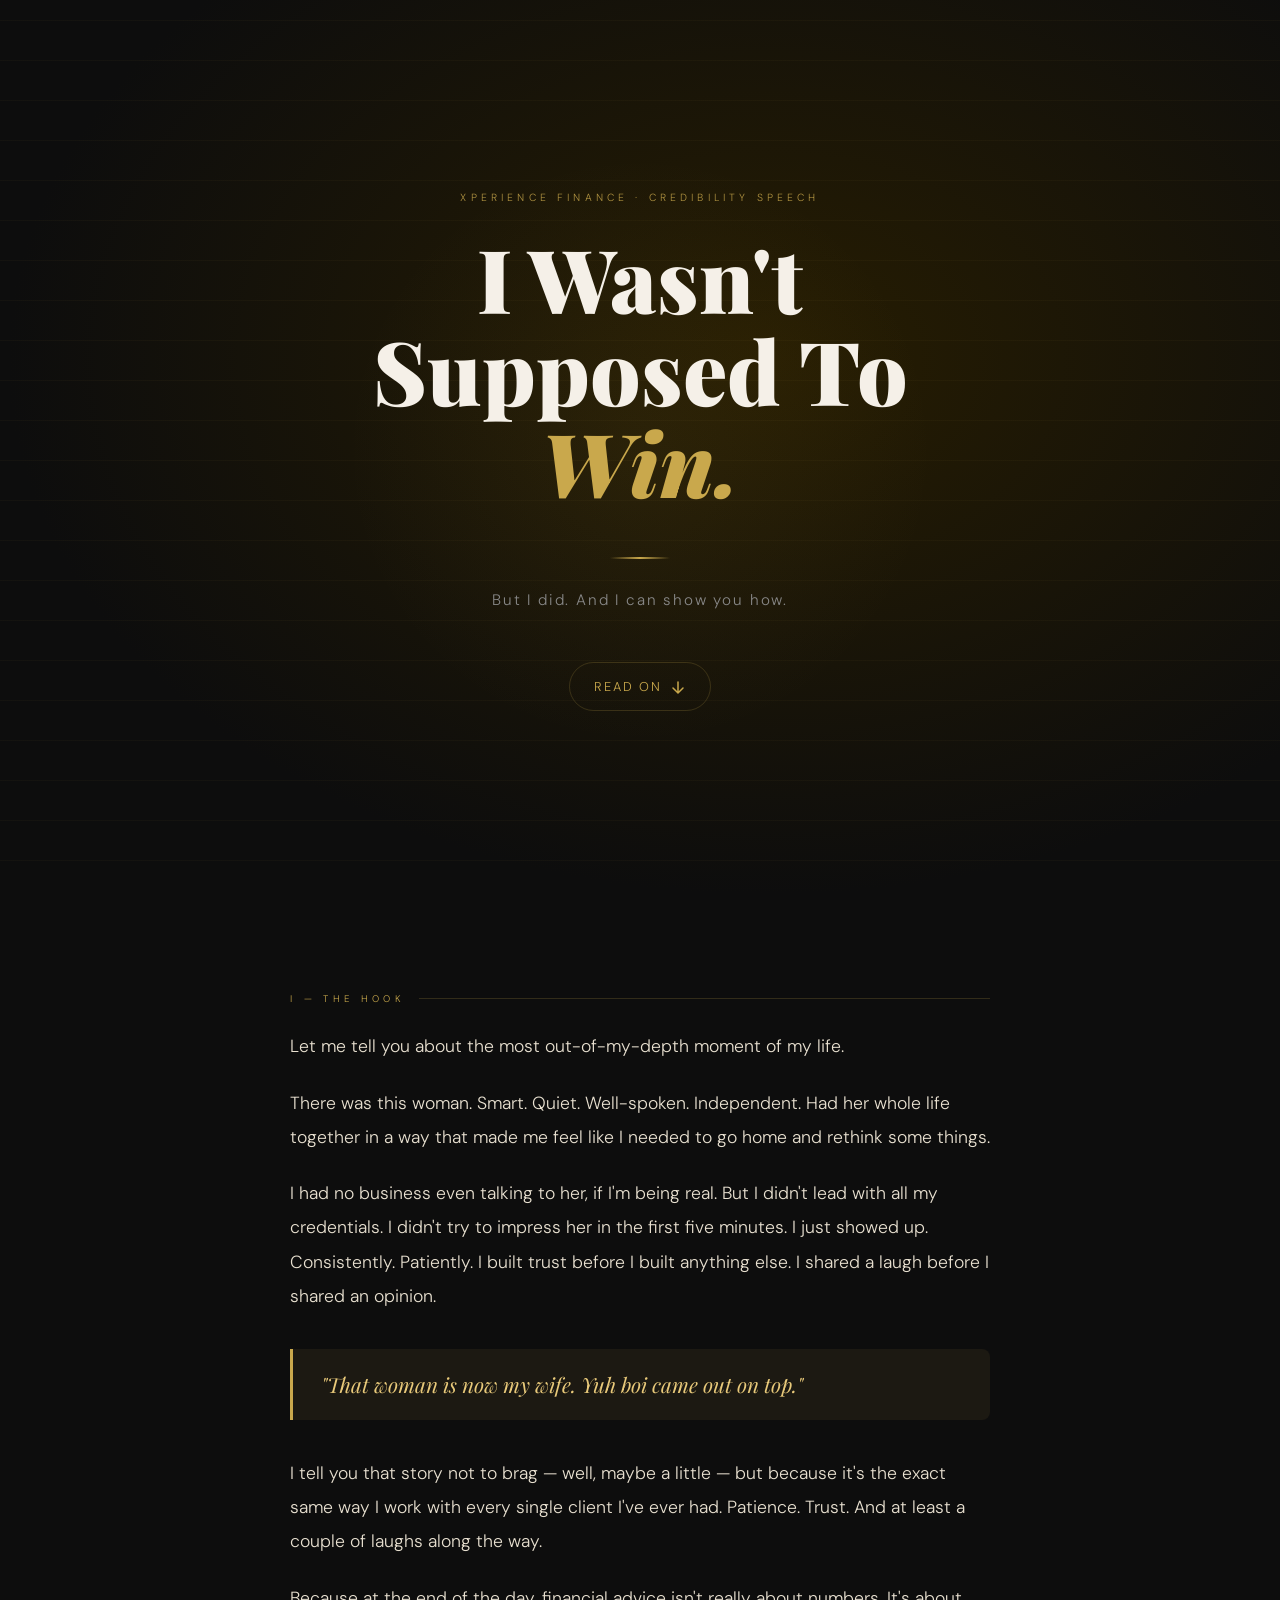
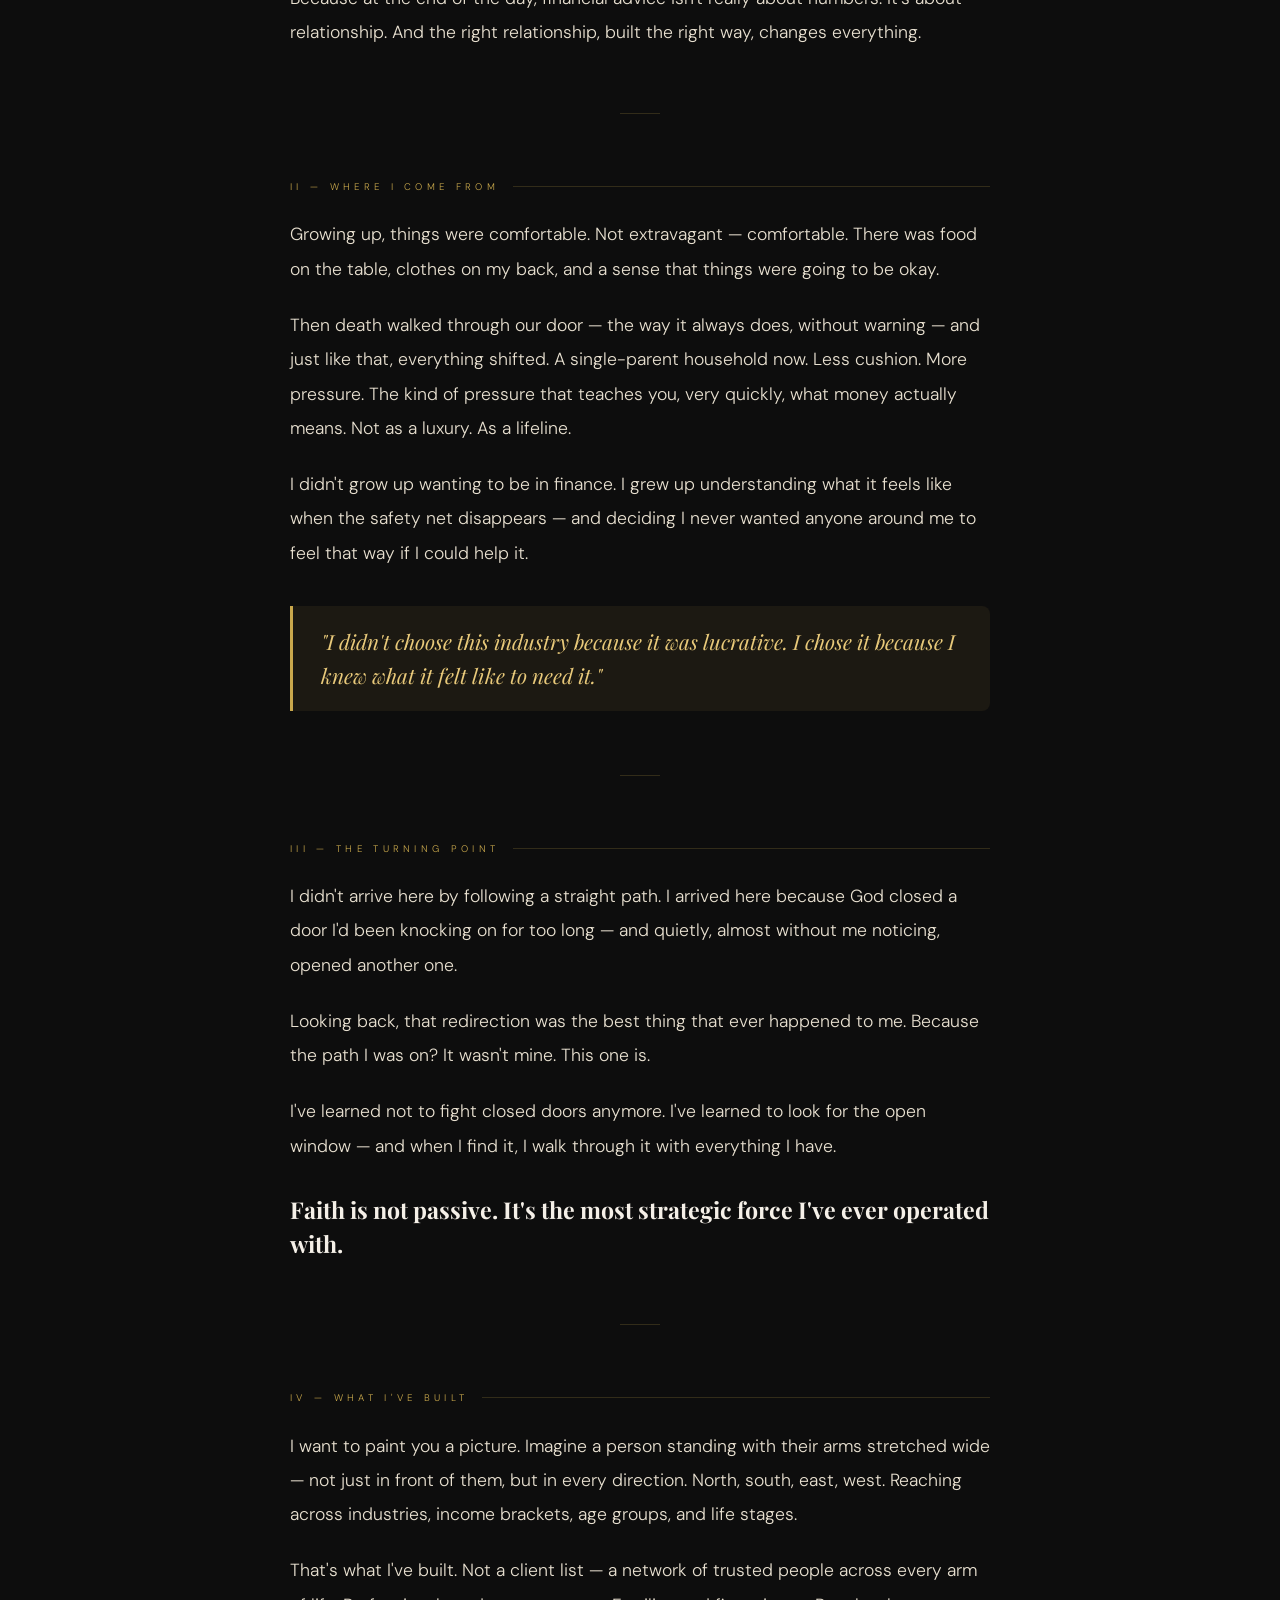
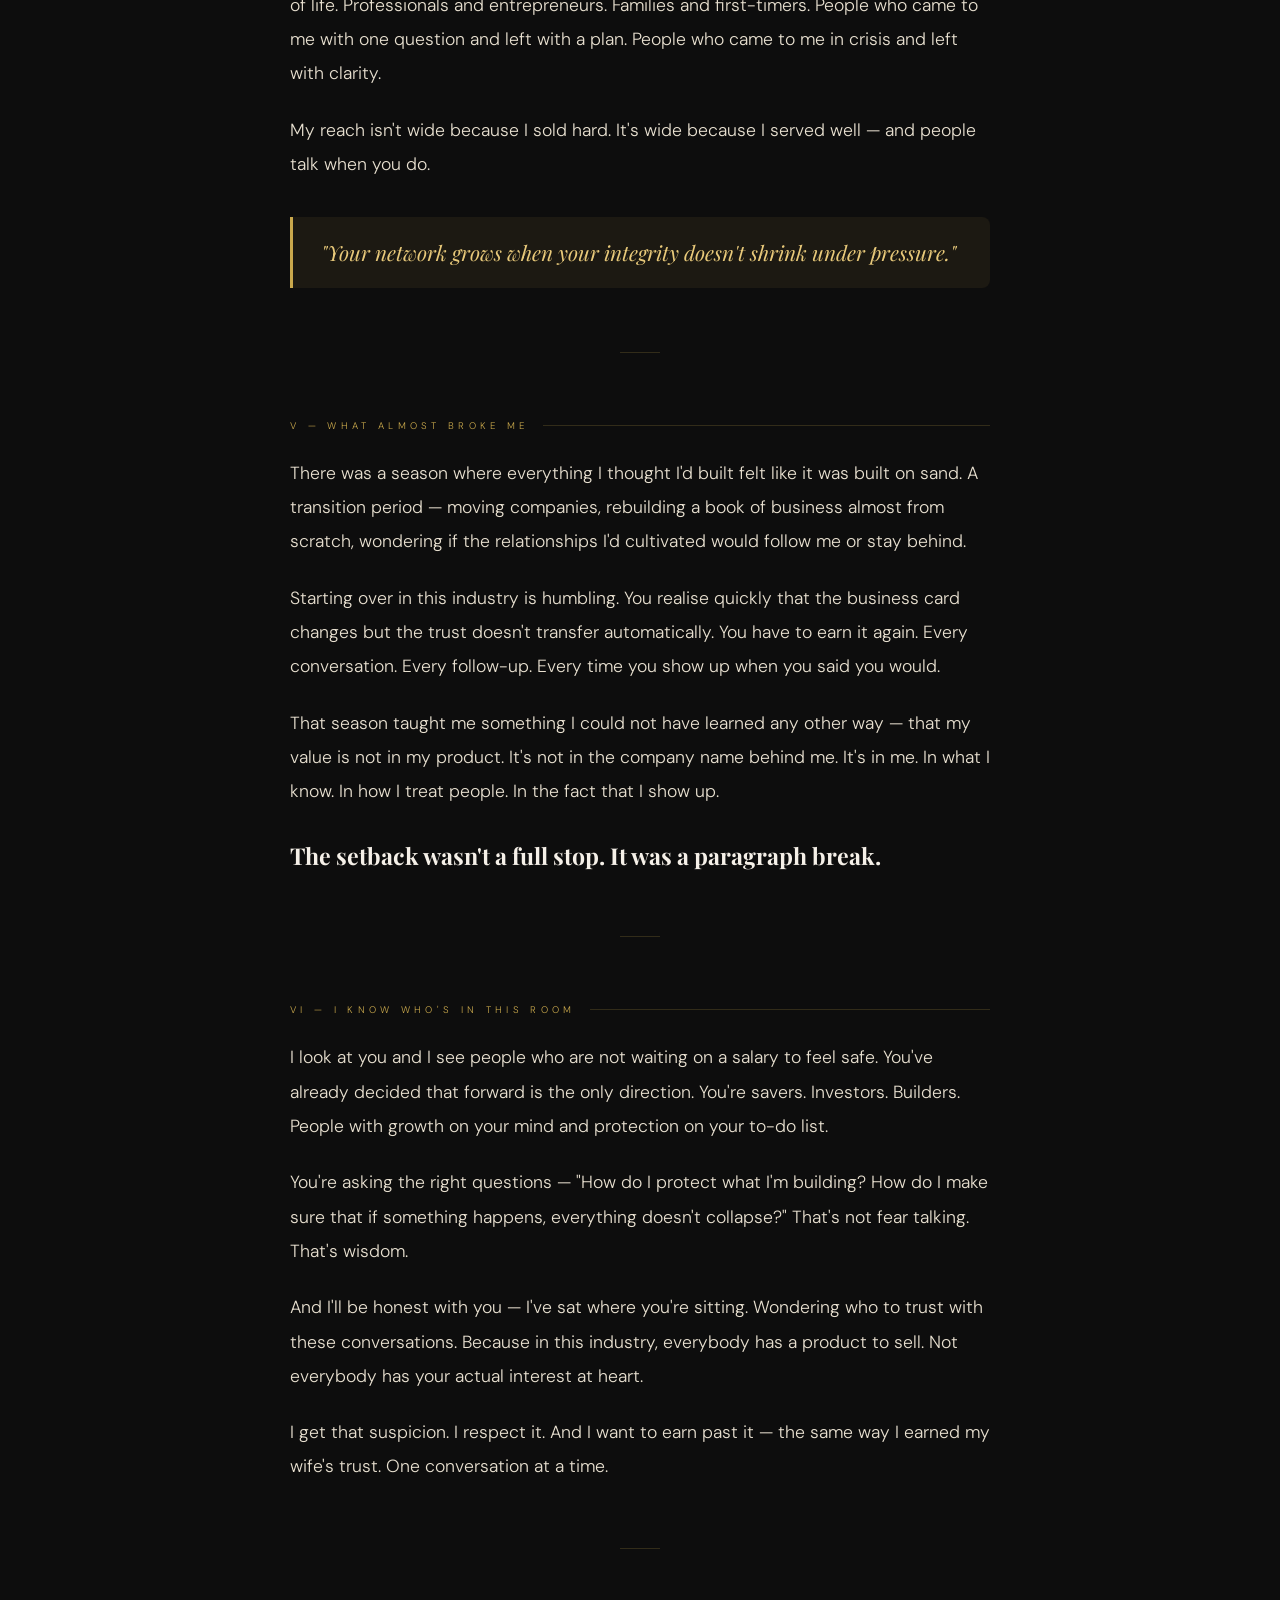
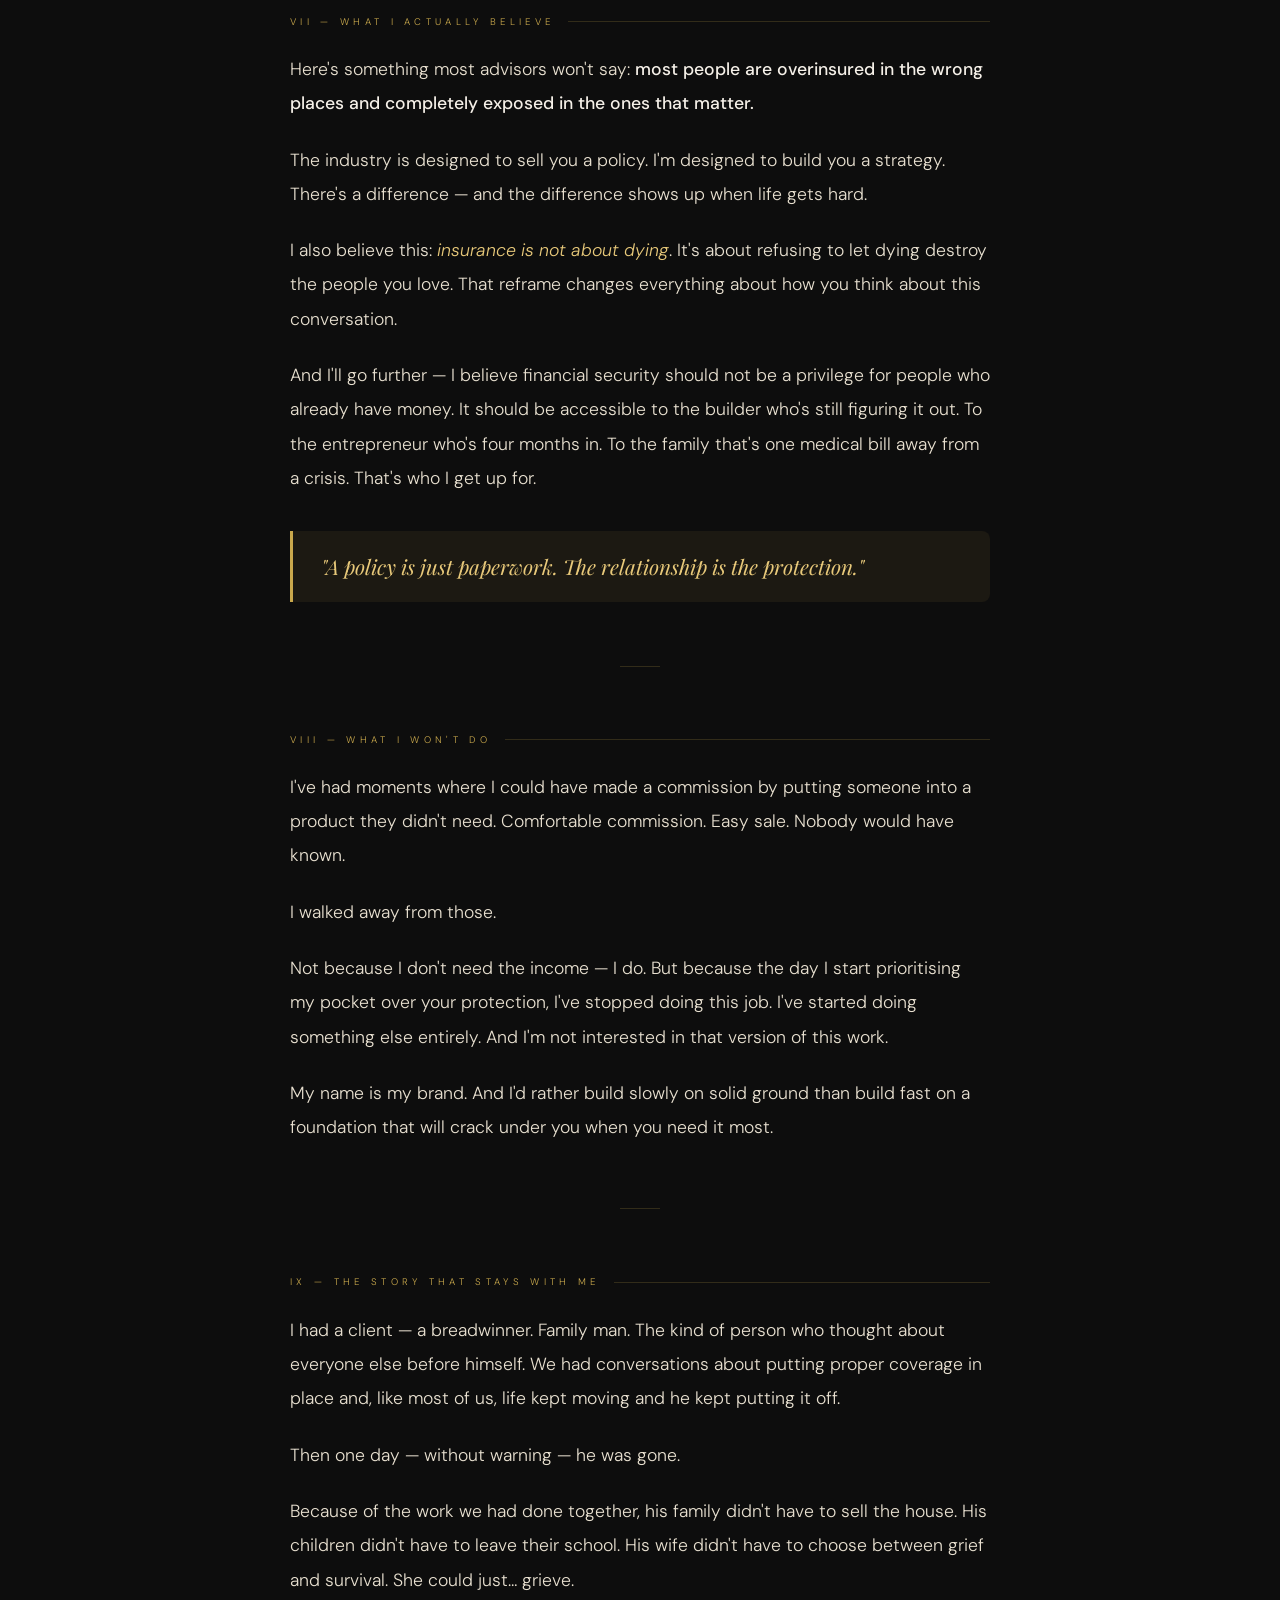
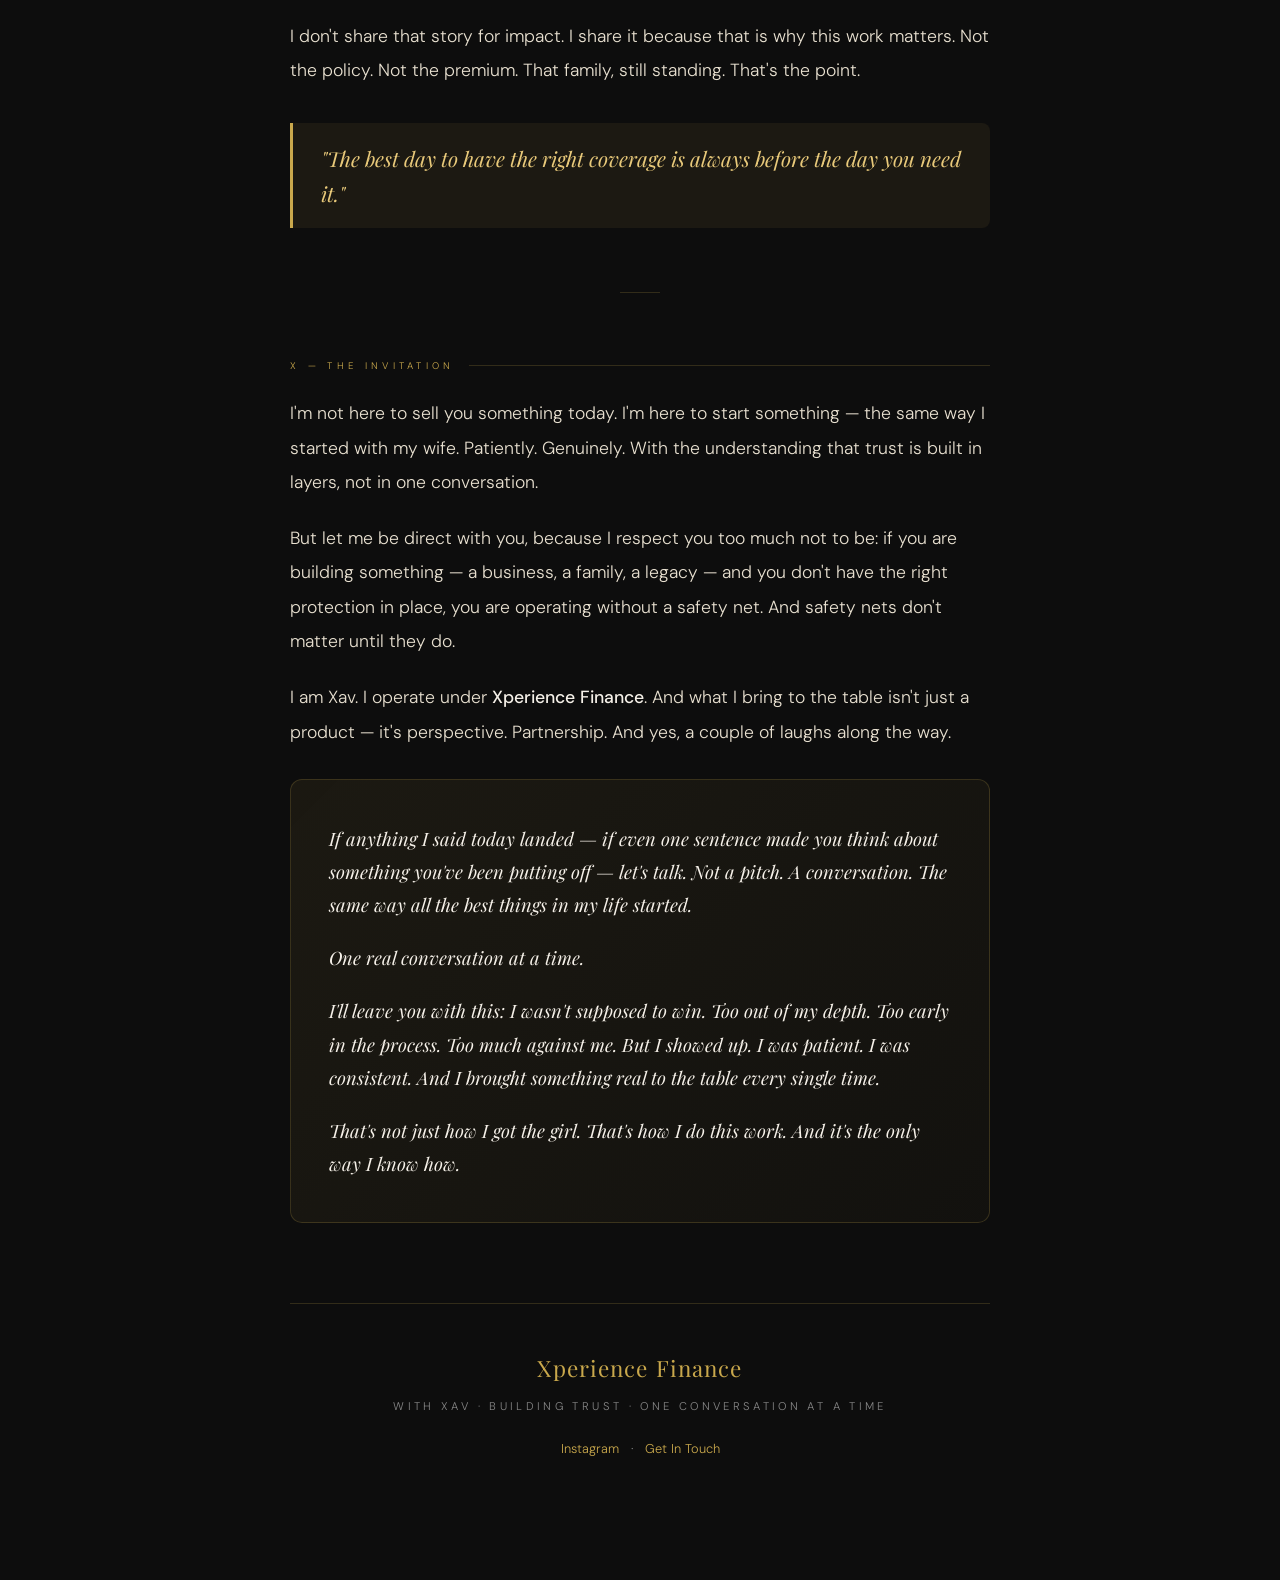
==== index.html @ 73d04881 "Add files via upload" ====
<!DOCTYPE html>
<html lang="en">
<head>
<meta charset="UTF-8">
<meta name="viewport" content="width=device-width, initial-scale=1.0">
<title>I Wasn't Supposed To Win — Xav | Xperience Finance</title>

<!-- SEO Meta -->
<meta name="description" content="A credibility story by Xav of Xperience Finance — on trust, patience, and building real relationships in financial services.">
<meta name="author" content="Xav — Xperience Finance">

<!-- Open Graph (for WhatsApp, LinkedIn, Facebook link previews) -->
<meta property="og:title" content="I Wasn't Supposed To Win — Xav | Xperience Finance">
<meta property="og:description" content="A credibility story on trust, patience, and building real relationships in financial services.">
<meta property="og:type" content="website">
<meta property="og:url" content="https://YOUR-USERNAME.github.io/YOUR-REPO-NAME/">
<meta property="og:image" content="https://YOUR-USERNAME.github.io/YOUR-REPO-NAME/og-image.png">

<!-- Twitter Card -->
<meta name="twitter:card" content="summary_large_image">
<meta name="twitter:title" content="I Wasn't Supposed To Win — Xav | Xperience Finance">
<meta name="twitter:description" content="A credibility story on trust, patience, and building real relationships.">

<!-- Fonts -->
<link rel="preconnect" href="https://fonts.googleapis.com">
<link rel="preconnect" href="https://fonts.gstatic.com" crossorigin>
<link href="https://fonts.googleapis.com/css2?family=Playfair+Display:ital,wght@0,400;0,700;0,900;1,400;1,700&family=DM+Sans:wght@300;400;500&display=swap" rel="stylesheet">

<!-- Styles -->
<link rel="stylesheet" href="style.css">
</head>
<body>

<!-- COVER -->
<section class="cover" aria-label="Introduction">
  <div class="cover-inner">
    <p class="cover-tag">Xperience Finance · Credibility Speech</p>
    <h1>I Wasn't<br>Supposed To<br><em>Win.</em></h1>
    <div class="gold-line"></div>
    <p class="cover-sub">But I did. And I can show you how.</p>
    <a href="#speech" class="scroll-cta" aria-label="Read the speech">
      <span>Read On</span>
      <svg width="16" height="16" viewBox="0 0 16 16" fill="none" aria-hidden="true">
        <path d="M8 3v10M3 9l5 5 5-5" stroke="currentColor" stroke-width="1.5" stroke-linecap="round" stroke-linejoin="round"/>
      </svg>
    </a>
  </div>
</section>

<!-- SPEECH BODY -->
<main id="speech" class="speech-body">

  <!-- I: THE HOOK -->
  <article class="section">
    <p class="section-label">I — The Hook</p>
    <div class="speech-text">
      <p>Let me tell you about the most out-of-my-depth moment of my life.</p>
      <p>There was this woman. Smart. Quiet. Well-spoken. Independent. Had her whole life together in a way that made me feel like I needed to go home and rethink some things.</p>
      <p>I had no business even talking to her, if I'm being real. But I didn't lead with all my credentials. I didn't try to impress her in the first five minutes. I just showed up. Consistently. Patiently. I built trust before I built anything else. I shared a laugh before I shared an opinion.</p>
    </div>
    <blockquote class="pull-quote">
      <p>"That woman is now my wife. Yuh boi came out on top."</p>
    </blockquote>
    <div class="speech-text">
      <p>I tell you that story not to brag — well, maybe a little — but because it's the exact same way I work with every single client I've ever had. Patience. Trust. And at least a couple of laughs along the way.</p>
      <p>Because at the end of the day, financial advice isn't really about numbers. It's about relationship. And the right relationship, built the right way, changes everything.</p>
    </div>
  </article>

  <div class="divider" aria-hidden="true"></div>

  <!-- II: THE ORIGIN -->
  <article class="section">
    <p class="section-label">II — Where I Come From</p>
    <div class="speech-text">
      <p>Growing up, things were comfortable. Not extravagant — comfortable. There was food on the table, clothes on my back, and a sense that things were going to be okay.</p>
      <p>Then death walked through our door — the way it always does, without warning — and just like that, everything shifted. A single-parent household now. Less cushion. More pressure. The kind of pressure that teaches you, very quickly, what money actually means. Not as a luxury. As a lifeline.</p>
      <p>I didn't grow up wanting to be in finance. I grew up understanding what it feels like when the safety net disappears — and deciding I never wanted anyone around me to feel that way if I could help it.</p>
    </div>
    <blockquote class="pull-quote">
      <p>"I didn't choose this industry because it was lucrative. I chose it because I knew what it felt like to need it."</p>
    </blockquote>
  </article>

  <div class="divider" aria-hidden="true"></div>

  <!-- III: THE TURNING POINT -->
  <article class="section">
    <p class="section-label">III — The Turning Point</p>
    <div class="speech-text">
      <p>I didn't arrive here by following a straight path. I arrived here because God closed a door I'd been knocking on for too long — and quietly, almost without me noticing, opened another one.</p>
      <p>Looking back, that redirection was the best thing that ever happened to me. Because the path I was on? It wasn't mine. This one is.</p>
      <p>I've learned not to fight closed doors anymore. I've learned to look for the open window — and when I find it, I walk through it with everything I have.</p>
    </div>
    <strong class="bold-line">Faith is not passive. It's the most strategic force I've ever operated with.</strong>
  </article>

  <div class="divider" aria-hidden="true"></div>

  <!-- IV: THE PROOF -->
  <article class="section">
    <p class="section-label">IV — What I've Built</p>
    <div class="speech-text">
      <p>I want to paint you a picture. Imagine a person standing with their arms stretched wide — not just in front of them, but in every direction. North, south, east, west. Reaching across industries, income brackets, age groups, and life stages.</p>
      <p>That's what I've built. Not a client list — a network of trusted people across every arm of life. Professionals and entrepreneurs. Families and first-timers. People who came to me with one question and left with a plan. People who came to me in crisis and left with clarity.</p>
      <p>My reach isn't wide because I sold hard. It's wide because I served well — and people talk when you do.</p>
    </div>
    <blockquote class="pull-quote">
      <p>"Your network grows when your integrity doesn't shrink under pressure."</p>
    </blockquote>
  </article>

  <div class="divider" aria-hidden="true"></div>

  <!-- V: THE SETBACK -->
  <article class="section">
    <p class="section-label">V — What Almost Broke Me</p>
    <div class="speech-text">
      <p>There was a season where everything I thought I'd built felt like it was built on sand. A transition period — moving companies, rebuilding a book of business almost from scratch, wondering if the relationships I'd cultivated would follow me or stay behind.</p>
      <p>Starting over in this industry is humbling. You realise quickly that the business card changes but the trust doesn't transfer automatically. You have to earn it again. Every conversation. Every follow-up. Every time you show up when you said you would.</p>
      <p>That season taught me something I could not have learned any other way — that my value is not in my product. It's not in the company name behind me. It's in me. In what I know. In how I treat people. In the fact that I show up.</p>
    </div>
    <strong class="bold-line">The setback wasn't a full stop. It was a paragraph break.</strong>
  </article>

  <div class="divider" aria-hidden="true"></div>

  <!-- VI: THE RELATABILITY BRIDGE -->
  <article class="section">
    <p class="section-label">VI — I Know Who's in This Room</p>
    <div class="speech-text">
      <p>I look at you and I see people who are not waiting on a salary to feel safe. You've already decided that forward is the only direction. You're savers. Investors. Builders. People with growth on your mind and protection on your to-do list.</p>
      <p>You're asking the right questions — "How do I protect what I'm building? How do I make sure that if something happens, everything doesn't collapse?" That's not fear talking. That's wisdom.</p>
      <p>And I'll be honest with you — I've sat where you're sitting. Wondering who to trust with these conversations. Because in this industry, everybody has a product to sell. Not everybody has your actual interest at heart.</p>
      <p>I get that suspicion. I respect it. And I want to earn past it — the same way I earned my wife's trust. One conversation at a time.</p>
    </div>
  </article>

  <div class="divider" aria-hidden="true"></div>

  <!-- VII: THE PHILOSOPHY -->
  <article class="section">
    <p class="section-label">VII — What I Actually Believe</p>
    <div class="speech-text">
      <p>Here's something most advisors won't say: <strong>most people are overinsured in the wrong places and completely exposed in the ones that matter.</strong></p>
      <p>The industry is designed to sell you a policy. I'm designed to build you a strategy. There's a difference — and the difference shows up when life gets hard.</p>
      <p>I also believe this: <em>insurance is not about dying</em>. It's about refusing to let dying destroy the people you love. That reframe changes everything about how you think about this conversation.</p>
      <p>And I'll go further — I believe financial security should not be a privilege for people who already have money. It should be accessible to the builder who's still figuring it out. To the entrepreneur who's four months in. To the family that's one medical bill away from a crisis. That's who I get up for.</p>
    </div>
    <blockquote class="pull-quote">
      <p>"A policy is just paperwork. The relationship is the protection."</p>
    </blockquote>
  </article>

  <div class="divider" aria-hidden="true"></div>

  <!-- VIII: THE LINE IN THE SAND -->
  <article class="section">
    <p class="section-label">VIII — What I Won't Do</p>
    <div class="speech-text">
      <p>I've had moments where I could have made a commission by putting someone into a product they didn't need. Comfortable commission. Easy sale. Nobody would have known.</p>
      <p>I walked away from those.</p>
      <p>Not because I don't need the income — I do. But because the day I start prioritising my pocket over your protection, I've stopped doing this job. I've started doing something else entirely. And I'm not interested in that version of this work.</p>
      <p>My name is my brand. And I'd rather build slowly on solid ground than build fast on a foundation that will crack under you when you need it most.</p>
    </div>
  </article>

  <div class="divider" aria-hidden="true"></div>

  <!-- IX: THE CLIENT STORY -->
  <article class="section">
    <p class="section-label">IX — The Story That Stays With Me</p>
    <div class="speech-text">
      <p>I had a client — a breadwinner. Family man. The kind of person who thought about everyone else before himself. We had conversations about putting proper coverage in place and, like most of us, life kept moving and he kept putting it off.</p>
      <p>Then one day — without warning — he was gone.</p>
      <p>Because of the work we had done together, his family didn't have to sell the house. His children didn't have to leave their school. His wife didn't have to choose between grief and survival. She could just… grieve.</p>
      <p>I don't share that story for impact. I share it because that is why this work matters. Not the policy. Not the premium. That family, still standing. That's the point.</p>
    </div>
    <blockquote class="pull-quote">
      <p>"The best day to have the right coverage is always before the day you need it."</p>
    </blockquote>
  </article>

  <div class="divider" aria-hidden="true"></div>

  <!-- X: THE CLOSE -->
  <article class="section">
    <p class="section-label">X — The Invitation</p>
    <div class="speech-text">
      <p>I'm not here to sell you something today. I'm here to start something — the same way I started with my wife. Patiently. Genuinely. With the understanding that trust is built in layers, not in one conversation.</p>
      <p>But let me be direct with you, because I respect you too much not to be: if you are building something — a business, a family, a legacy — and you don't have the right protection in place, you are operating without a safety net. And safety nets don't matter until they do.</p>
      <p>I am Xav. I operate under <strong>Xperience Finance</strong>. And what I bring to the table isn't just a product — it's perspective. Partnership. And yes, a couple of laughs along the way.</p>
    </div>

    <div class="closing-box">
      <p>If anything I said today landed — if even one sentence made you think about something you've been putting off — let's talk. Not a pitch. A conversation. The same way all the best things in my life started.</p>
      <p>One real conversation at a time.</p>
      <p>I'll leave you with this: I wasn't supposed to win. Too out of my depth. Too early in the process. Too much against me. But I showed up. I was patient. I was consistent. And I brought something real to the table every single time.</p>
      <p>That's not just how I got the girl. That's how I do this work. And it's the only way I know how.</p>
    </div>
  </article>

  <!-- FOOTER -->
  <footer class="byline">
    <span class="byline-name">Xperience Finance</span>
    <small>With Xav · Building Trust · One Conversation at a Time</small>
    <div class="footer-links">
      <a href="https://instagram.com/YOUR_HANDLE" target="_blank" rel="noopener noreferrer">Instagram</a>
      <span aria-hidden="true">·</span>
      <a href="mailto:YOUR_EMAIL">Get In Touch</a>
    </div>
  </footer>

</main>

<script src="script.js"></script>
</body>
</html>
---- style.css ----
/* ============================================
   XPERIENCE FINANCE — Credibility Speech
   style.css
   ============================================ */

/* --- Reset & Base --- */
*, *::before, *::after {
  margin: 0;
  padding: 0;
  box-sizing: border-box;
}

:root {
  --gold:        #C9A84C;
  --gold-light:  #E8C97A;
  --gold-faint:  rgba(201, 168, 76, 0.08);
  --gold-border: rgba(201, 168, 76, 0.2);
  --dark:        #0D0D0D;
  --charcoal:    #1A1A1A;
  --mid:         #2C2C2C;
  --cream:       #F5F0E8;
  --text:        #E8E0D0;
  --muted:       #888888;
  --font-serif:  'Playfair Display', Georgia, serif;
  --font-sans:   'DM Sans', system-ui, sans-serif;
}

html {
  scroll-behavior: smooth;
}

body {
  background-color: var(--dark);
  color: var(--text);
  font-family: var(--font-sans);
  font-weight: 300;
  line-height: 1.8;
  -webkit-font-smoothing: antialiased;
  -moz-osx-font-smoothing: grayscale;
}

/* --- Cover Section --- */
.cover {
  min-height: 100vh;
  display: flex;
  flex-direction: column;
  align-items: center;
  justify-content: center;
  text-align: center;
  padding: 60px 30px;
  background:
    radial-gradient(ellipse at 60% 40%, rgba(42, 31, 0, 0.9) 0%, var(--dark) 70%);
  position: relative;
  overflow: hidden;
}

/* Subtle grid texture */
.cover::before {
  content: '';
  position: absolute;
  inset: 0;
  background: repeating-linear-gradient(
    0deg,
    transparent,
    transparent 39px,
    rgba(201, 168, 76, 0.04) 39px,
    rgba(201, 168, 76, 0.04) 40px
  );
  pointer-events: none;
}

/* Glow blob */
.cover::after {
  content: '';
  position: absolute;
  width: 600px;
  height: 600px;
  border-radius: 50%;
  background: radial-gradient(circle, rgba(201,168,76,0.06) 0%, transparent 70%);
  top: 50%;
  left: 50%;
  transform: translate(-50%, -50%);
  pointer-events: none;
}

.cover-inner {
  position: relative;
  z-index: 1;
  display: flex;
  flex-direction: column;
  align-items: center;
}

.cover-tag {
  font-size: 0.65rem;
  letter-spacing: 0.4em;
  text-transform: uppercase;
  color: var(--gold);
  margin-bottom: 24px;
  opacity: 0.85;
}

.cover h1 {
  font-family: var(--font-serif);
  font-size: clamp(3rem, 8vw, 5.5rem);
  font-weight: 900;
  line-height: 1.05;
  color: var(--cream);
  margin-bottom: 20px;
}

.cover h1 em {
  color: var(--gold);
  font-style: italic;
}

.gold-line {
  width: 60px;
  height: 2px;
  background: linear-gradient(90deg, transparent, var(--gold), transparent);
  margin: 28px auto;
}

.cover-sub {
  font-size: 0.95rem;
  color: var(--muted);
  letter-spacing: 0.12em;
  margin-bottom: 48px;
}

/* Scroll CTA */
.scroll-cta {
  display: inline-flex;
  align-items: center;
  gap: 8px;
  color: var(--gold);
  text-decoration: none;
  font-size: 0.8rem;
  letter-spacing: 0.15em;
  text-transform: uppercase;
  border: 1px solid var(--gold-border);
  padding: 12px 24px;
  border-radius: 40px;
  transition: background 0.25s ease, color 0.25s ease;
}

.scroll-cta:hover,
.scroll-cta:focus-visible {
  background: var(--gold-faint);
  color: var(--gold-light);
  outline: none;
}

/* --- Speech Body --- */
.speech-body {
  max-width: 760px;
  margin: 0 auto;
  padding: 90px 30px 120px;
}

/* --- Section --- */
.section {
  margin-bottom: 0;
  opacity: 0;
  transform: translateY(24px);
  transition: opacity 0.6s ease, transform 0.6s ease;
}

.section.visible {
  opacity: 1;
  transform: translateY(0);
}

/* Section label */
.section-label {
  font-size: 0.6rem;
  letter-spacing: 0.45em;
  text-transform: uppercase;
  color: var(--gold);
  margin-bottom: 22px;
  display: flex;
  align-items: center;
  gap: 14px;
}

.section-label::after {
  content: '';
  flex: 1;
  height: 1px;
  background: var(--gold-border);
}

/* Body copy */
.speech-text {
  font-size: clamp(1rem, 2.2vw, 1.1rem);
  color: var(--text);
  line-height: 1.95;
}

.speech-text p {
  margin-bottom: 22px;
}

.speech-text p:last-child {
  margin-bottom: 0;
}

.speech-text strong {
  color: var(--cream);
  font-weight: 500;
}

.speech-text em {
  font-style: italic;
  color: var(--gold-light);
}

/* Pull quote */
.pull-quote {
  border-left: 3px solid var(--gold);
  padding: 18px 28px;
  margin: 36px 0;
  background: var(--gold-faint);
  border-radius: 0 8px 8px 0;
}

.pull-quote p {
  font-family: var(--font-serif);
  font-size: clamp(1.05rem, 2.4vw, 1.3rem);
  font-style: italic;
  color: var(--gold-light);
  line-height: 1.65;
  margin: 0;
}

/* Bold standout line */
.bold-line {
  display: block;
  font-family: var(--font-serif);
  font-size: clamp(1.15rem, 2.8vw, 1.45rem);
  font-weight: 700;
  color: var(--cream);
  line-height: 1.45;
  margin: 30px 0 0;
}

/* Closing box */
.closing-box {
  background: linear-gradient(135deg, rgba(201,168,76,0.08), rgba(201,168,76,0.03));
  border: 1px solid var(--gold-border);
  border-radius: 12px;
  padding: 42px 38px;
  margin-top: 30px;
}

.closing-box p {
  font-family: var(--font-serif);
  font-size: clamp(1rem, 2.2vw, 1.15rem);
  font-style: italic;
  color: var(--cream);
  line-height: 1.8;
  margin-bottom: 20px;
}

.closing-box p:last-child {
  margin-bottom: 0;
}

/* Divider */
.divider {
  width: 40px;
  height: 1px;
  background: var(--gold-border);
  margin: 64px auto;
}

/* --- Footer --- */
.byline {
  text-align: center;
  margin-top: 80px;
  padding-top: 44px;
  border-top: 1px solid var(--gold-border);
}

.byline-name {
  display: block;
  font-family: var(--font-serif);
  font-size: 1.4rem;
  color: var(--gold);
  letter-spacing: 0.05em;
  margin-bottom: 8px;
}

.byline small {
  display: block;
  font-size: 0.7rem;
  letter-spacing: 0.3em;
  text-transform: uppercase;
  color: var(--muted);
  margin-bottom: 20px;
}

.footer-links {
  display: flex;
  align-items: center;
  justify-content: center;
  gap: 12px;
  font-size: 0.8rem;
  color: var(--muted);
}

.footer-links a {
  color: var(--gold);
  text-decoration: none;
  transition: color 0.2s;
}

.footer-links a:hover {
  color: var(--gold-light);
}

/* --- Responsive --- */
@media (max-width: 640px) {
  .speech-body {
    padding: 60px 22px 80px;
  }

  .pull-quote {
    padding: 14px 20px;
  }

  .closing-box {
    padding: 28px 22px;
  }

  .cover h1 {
    font-size: clamp(2.6rem, 12vw, 4rem);
  }
}

@media (prefers-reduced-motion: reduce) {
  .section {
    opacity: 1;
    transform: none;
    transition: none;
  }

  html {
    scroll-behavior: auto;
  }
}
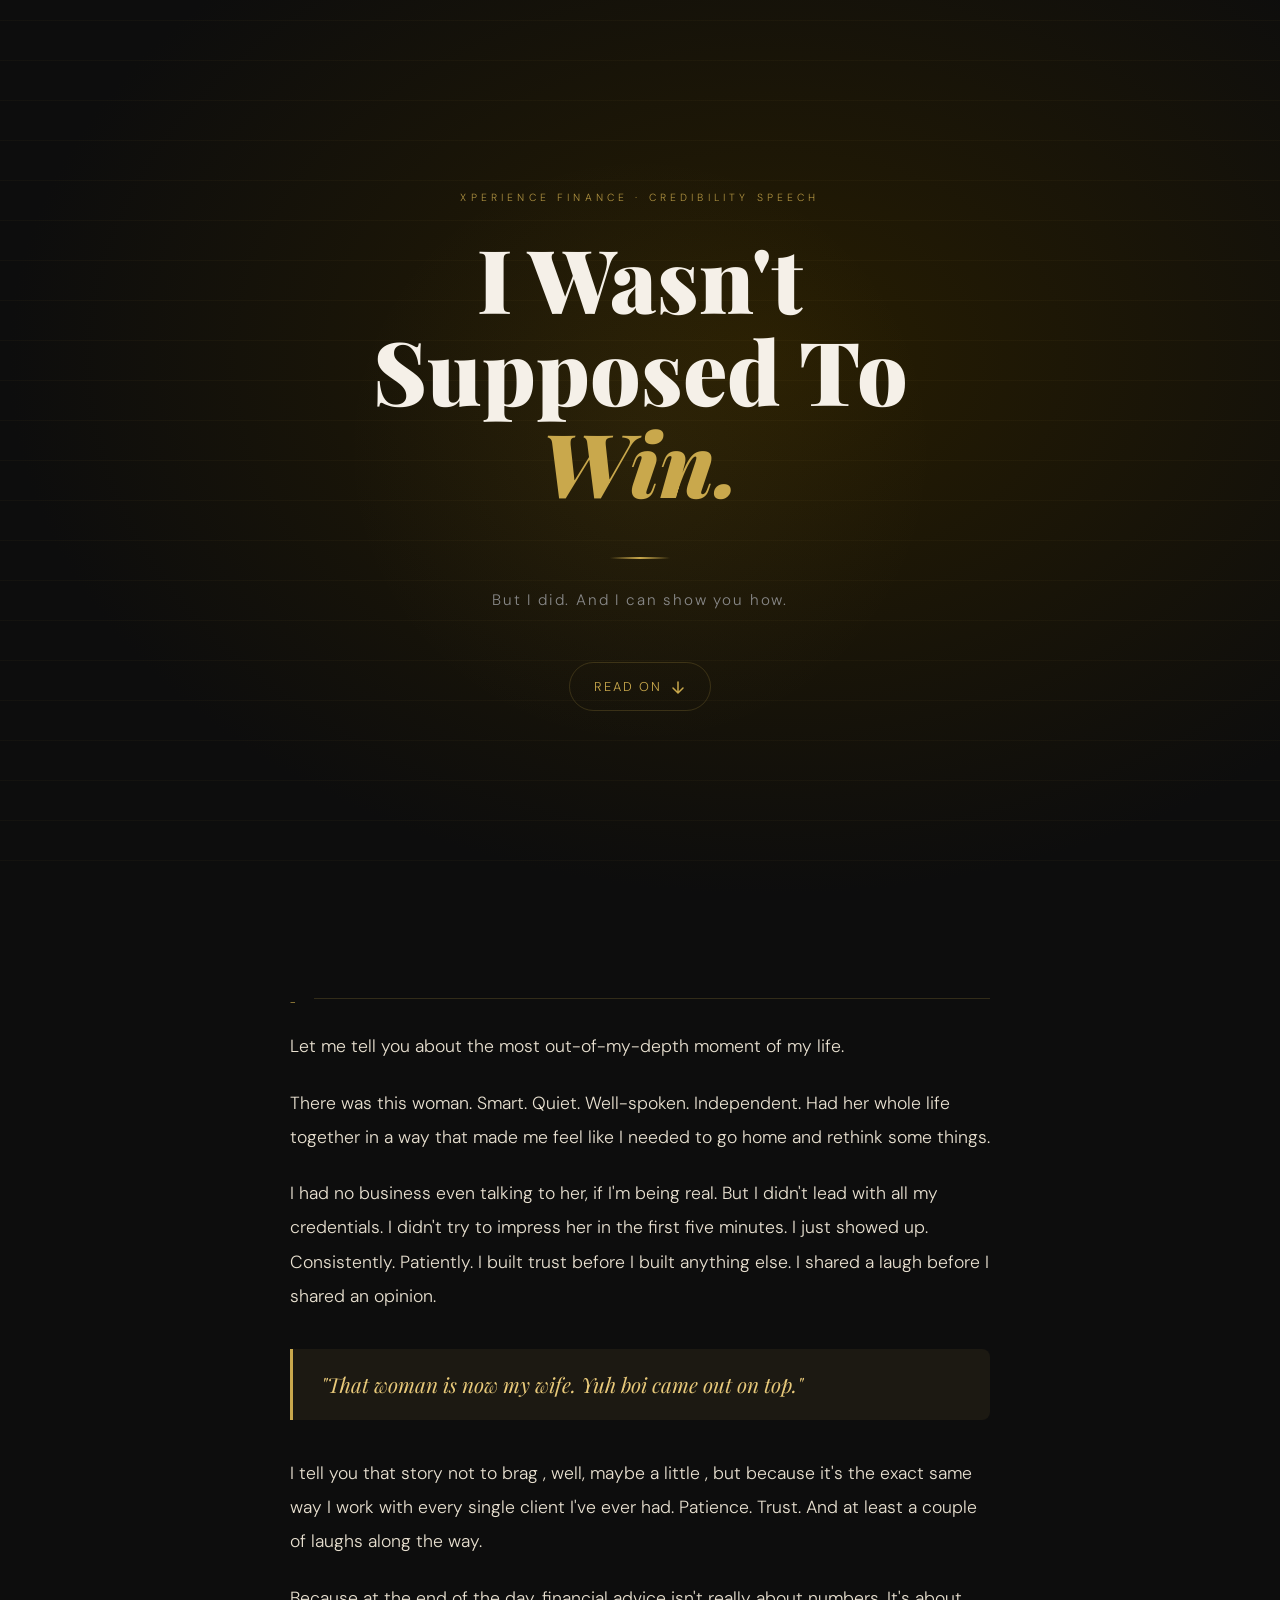
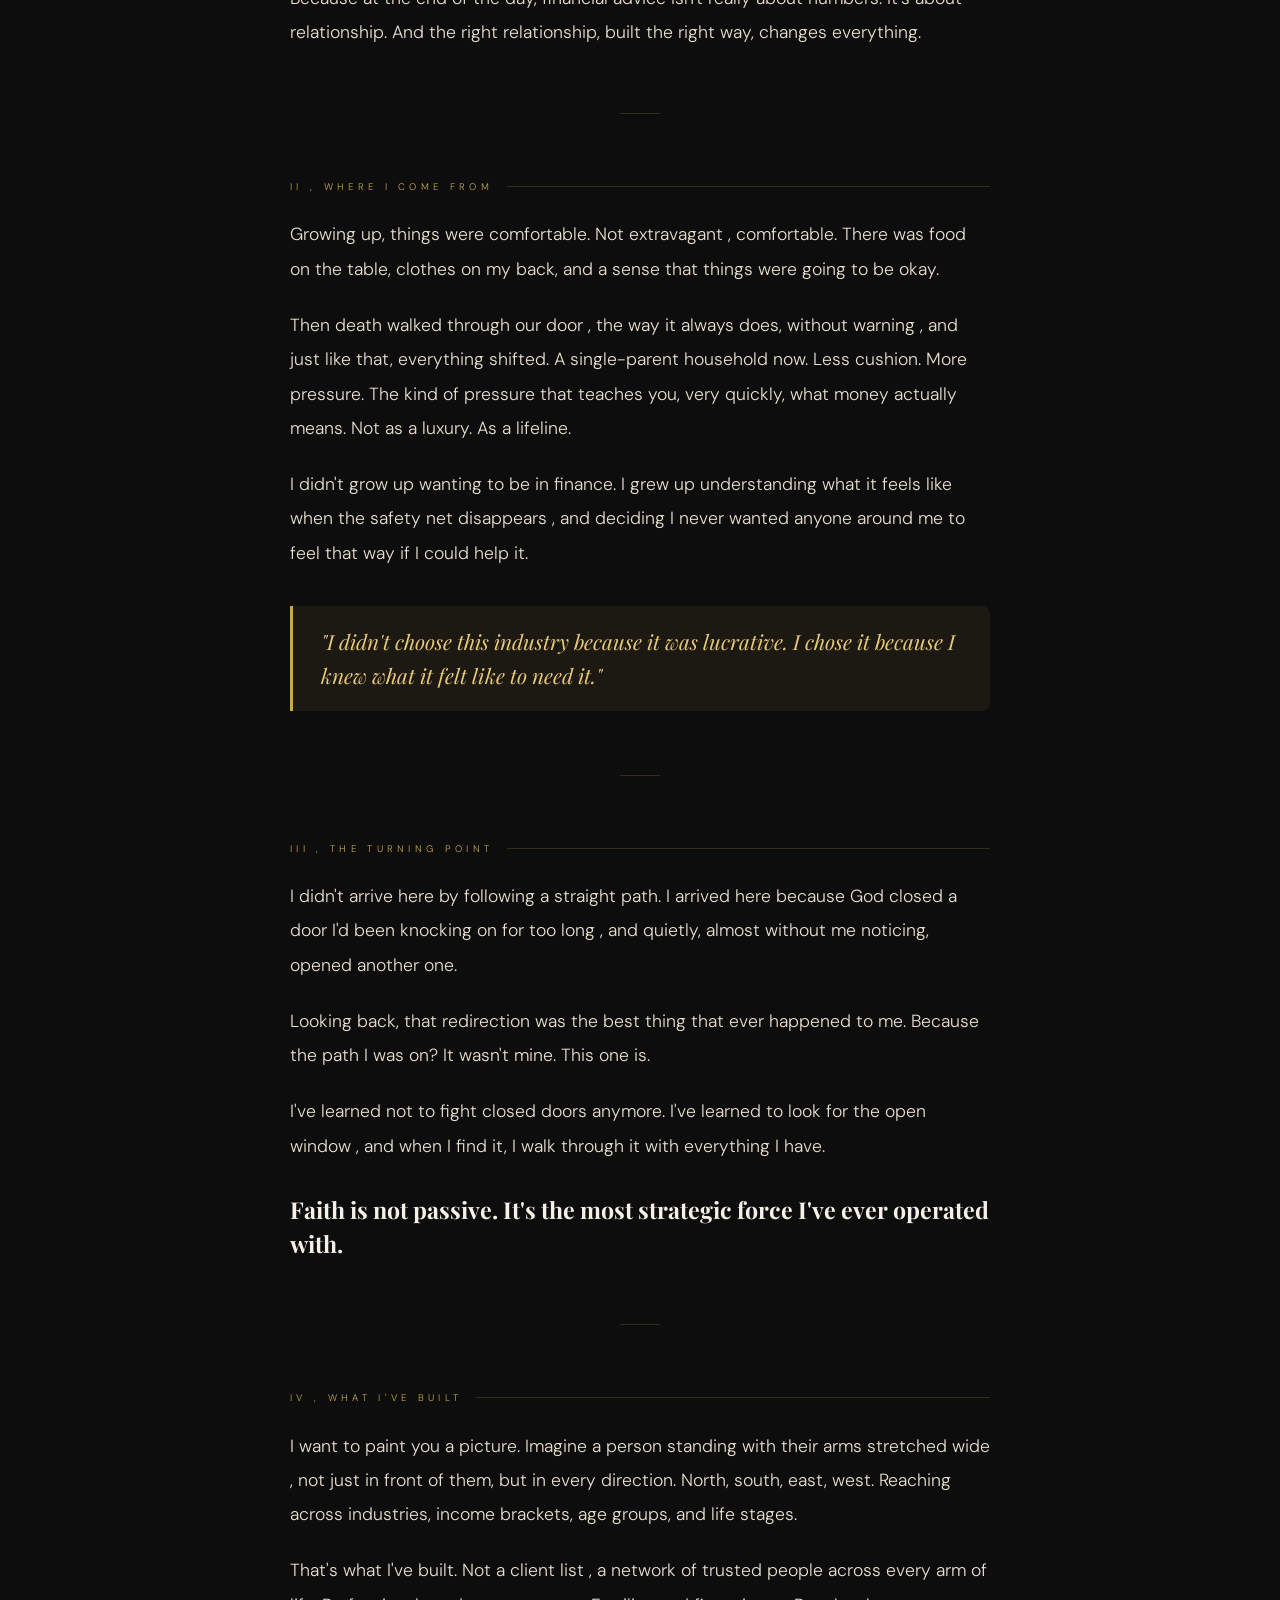
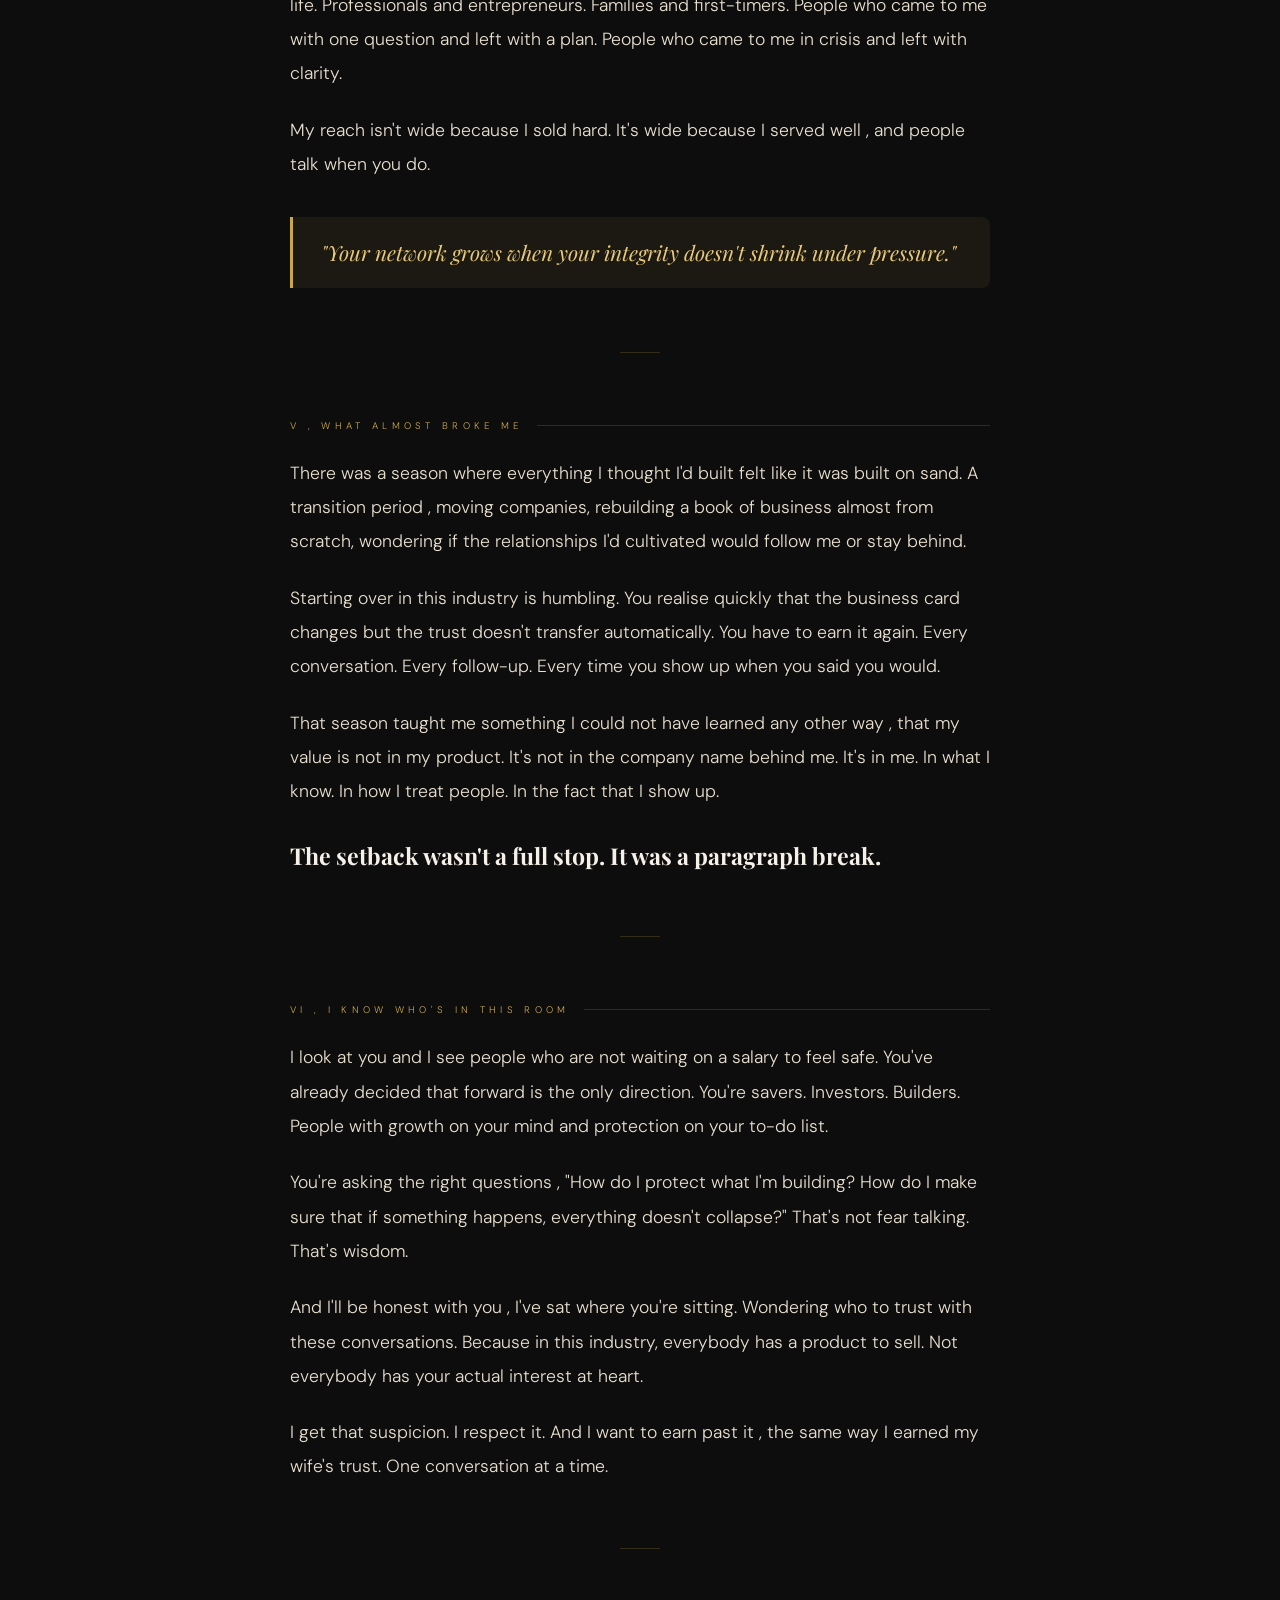
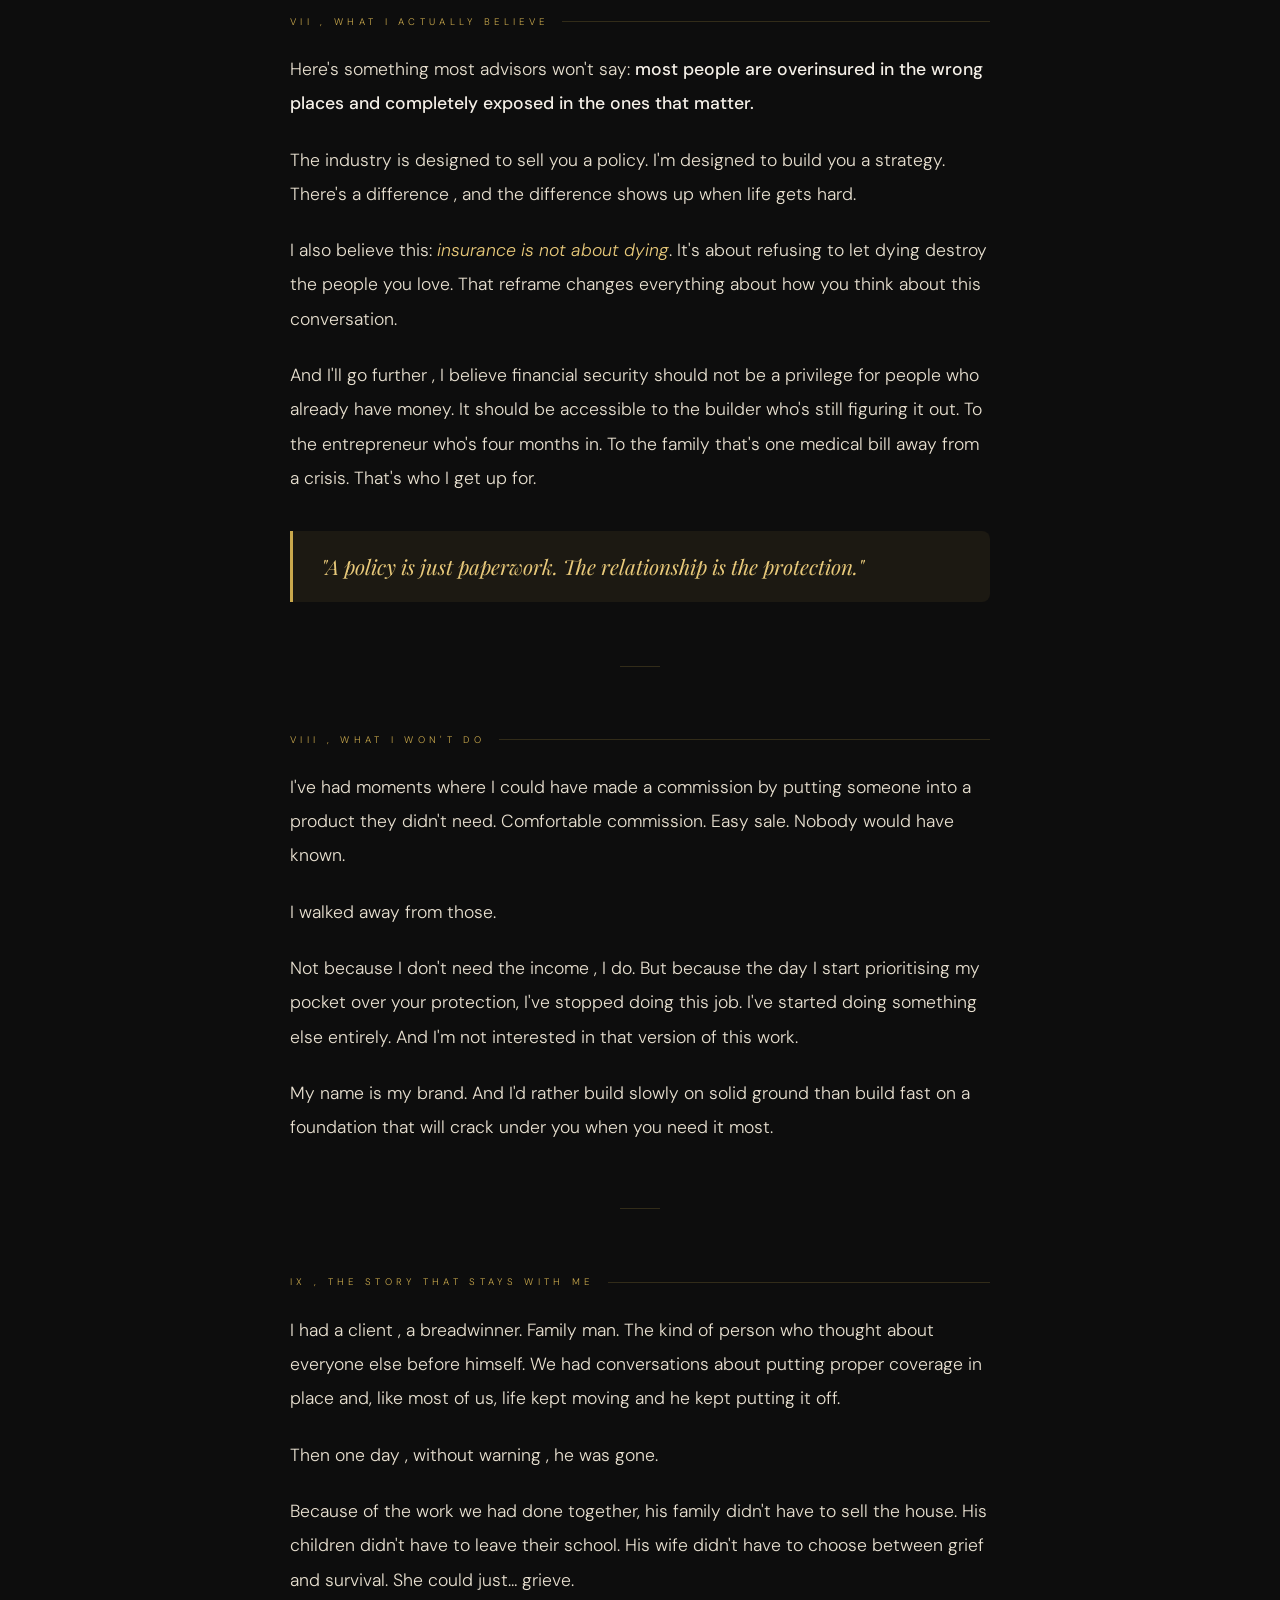
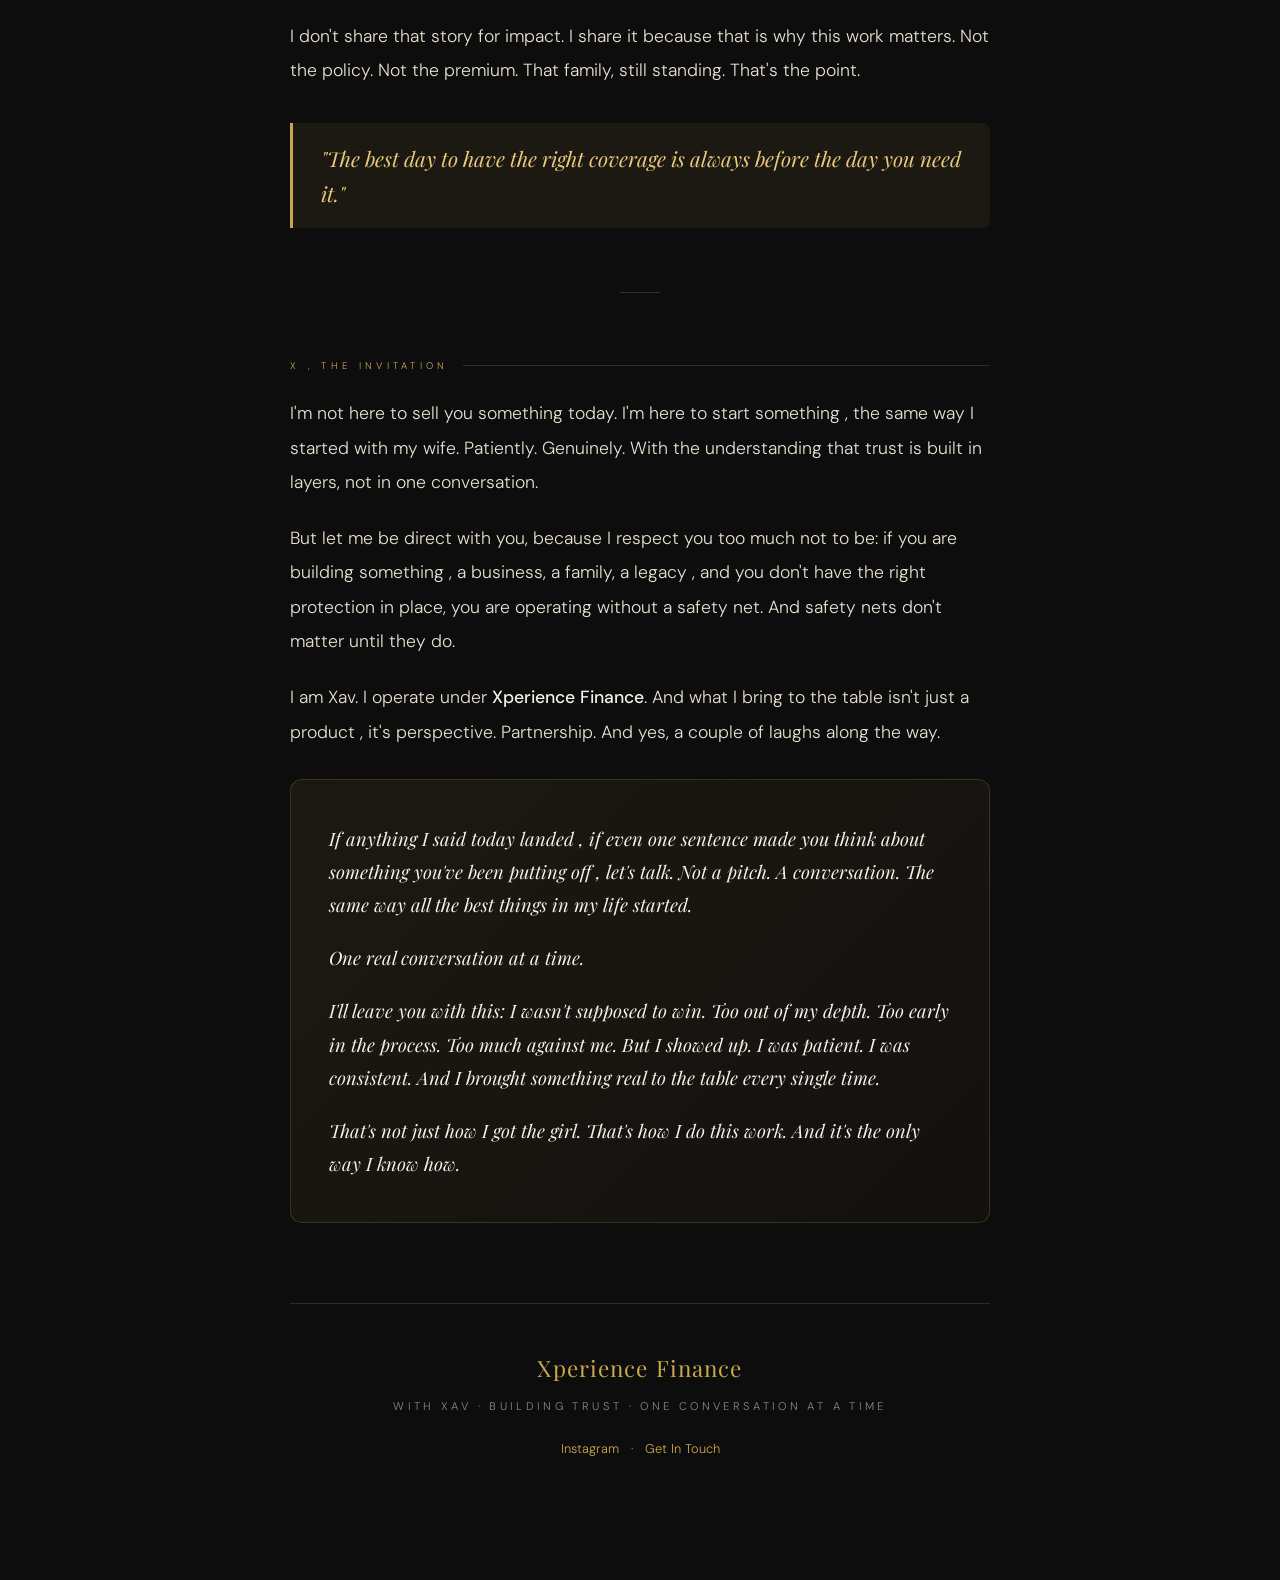
==== commit 8017be2a: "Update titles and labels in index.html" ====
--- a/index.html
+++ b/index.html
@@ -3,22 +3,22 @@
 <head>
 <meta charset="UTF-8">
 <meta name="viewport" content="width=device-width, initial-scale=1.0">
-<title>I Wasn't Supposed To Win — Xav | Xperience Finance</title>
+<title>I Wasn't Supposed To Win , Xav | Xperience Finance</title>
 
 <!-- SEO Meta -->
-<meta name="description" content="A credibility story by Xav of Xperience Finance — on trust, patience, and building real relationships in financial services.">
-<meta name="author" content="Xav — Xperience Finance">
+<meta name="description" content="A credibility story by Xav of Xperience Finance , on trust, patience, and building real relationships in financial services.">
+<meta name="author" content="Xav , Xperience Finance">
 
 <!-- Open Graph (for WhatsApp, LinkedIn, Facebook link previews) -->
-<meta property="og:title" content="I Wasn't Supposed To Win — Xav | Xperience Finance">
+<meta property="og:title" content="I Wasn't Supposed To Win , Xav | Xperience Finance">
 <meta property="og:description" content="A credibility story on trust, patience, and building real relationships in financial services.">
 <meta property="og:type" content="website">
-<meta property="og:url" content="https://YOUR-USERNAME.github.io/YOUR-REPO-NAME/">
-<meta property="og:image" content="https://YOUR-USERNAME.github.io/YOUR-REPO-NAME/og-image.png">
+<meta property="og:url" content="https://xperiencefinance.github.io/tools/">
+<meta property="og:image" content="https://xperiencefinance.github.io/tools/og-image.png">
 
 <!-- Twitter Card -->
 <meta name="twitter:card" content="summary_large_image">
-<meta name="twitter:title" content="I Wasn't Supposed To Win — Xav | Xperience Finance">
+<meta name="twitter:title" content="I Wasn't Supposed To Win , Xav | Xperience Finance">
 <meta name="twitter:description" content="A credibility story on trust, patience, and building real relationships.">
 
 <!-- Fonts -->
@@ -52,7 +52,7 @@
 
   <!-- I: THE HOOK -->
   <article class="section">
-    <p class="section-label">I — The Hook</p>
+    <p class="section-label">_</p>
     <div class="speech-text">
       <p>Let me tell you about the most out-of-my-depth moment of my life.</p>
       <p>There was this woman. Smart. Quiet. Well-spoken. Independent. Had her whole life together in a way that made me feel like I needed to go home and rethink some things.</p>
@@ -62,7 +62,7 @@
       <p>"That woman is now my wife. Yuh boi came out on top."</p>
     </blockquote>
     <div class="speech-text">
-      <p>I tell you that story not to brag — well, maybe a little — but because it's the exact same way I work with every single client I've ever had. Patience. Trust. And at least a couple of laughs along the way.</p>
+      <p>I tell you that story not to brag , well, maybe a little , but because it's the exact same way I work with every single client I've ever had. Patience. Trust. And at least a couple of laughs along the way.</p>
       <p>Because at the end of the day, financial advice isn't really about numbers. It's about relationship. And the right relationship, built the right way, changes everything.</p>
     </div>
   </article>
@@ -71,11 +71,11 @@
 
   <!-- II: THE ORIGIN -->
   <article class="section">
-    <p class="section-label">II — Where I Come From</p>
-    <div class="speech-text">
-      <p>Growing up, things were comfortable. Not extravagant — comfortable. There was food on the table, clothes on my back, and a sense that things were going to be okay.</p>
-      <p>Then death walked through our door — the way it always does, without warning — and just like that, everything shifted. A single-parent household now. Less cushion. More pressure. The kind of pressure that teaches you, very quickly, what money actually means. Not as a luxury. As a lifeline.</p>
-      <p>I didn't grow up wanting to be in finance. I grew up understanding what it feels like when the safety net disappears — and deciding I never wanted anyone around me to feel that way if I could help it.</p>
+    <p class="section-label">II , Where I Come From</p>
+    <div class="speech-text">
+      <p>Growing up, things were comfortable. Not extravagant , comfortable. There was food on the table, clothes on my back, and a sense that things were going to be okay.</p>
+      <p>Then death walked through our door , the way it always does, without warning , and just like that, everything shifted. A single-parent household now. Less cushion. More pressure. The kind of pressure that teaches you, very quickly, what money actually means. Not as a luxury. As a lifeline.</p>
+      <p>I didn't grow up wanting to be in finance. I grew up understanding what it feels like when the safety net disappears , and deciding I never wanted anyone around me to feel that way if I could help it.</p>
     </div>
     <blockquote class="pull-quote">
       <p>"I didn't choose this industry because it was lucrative. I chose it because I knew what it felt like to need it."</p>
@@ -86,11 +86,11 @@
 
   <!-- III: THE TURNING POINT -->
   <article class="section">
-    <p class="section-label">III — The Turning Point</p>
-    <div class="speech-text">
-      <p>I didn't arrive here by following a straight path. I arrived here because God closed a door I'd been knocking on for too long — and quietly, almost without me noticing, opened another one.</p>
+    <p class="section-label">III , The Turning Point</p>
+    <div class="speech-text">
+      <p>I didn't arrive here by following a straight path. I arrived here because God closed a door I'd been knocking on for too long , and quietly, almost without me noticing, opened another one.</p>
       <p>Looking back, that redirection was the best thing that ever happened to me. Because the path I was on? It wasn't mine. This one is.</p>
-      <p>I've learned not to fight closed doors anymore. I've learned to look for the open window — and when I find it, I walk through it with everything I have.</p>
+      <p>I've learned not to fight closed doors anymore. I've learned to look for the open window , and when I find it, I walk through it with everything I have.</p>
     </div>
     <strong class="bold-line">Faith is not passive. It's the most strategic force I've ever operated with.</strong>
   </article>
@@ -99,11 +99,11 @@
 
   <!-- IV: THE PROOF -->
   <article class="section">
-    <p class="section-label">IV — What I've Built</p>
-    <div class="speech-text">
-      <p>I want to paint you a picture. Imagine a person standing with their arms stretched wide — not just in front of them, but in every direction. North, south, east, west. Reaching across industries, income brackets, age groups, and life stages.</p>
-      <p>That's what I've built. Not a client list — a network of trusted people across every arm of life. Professionals and entrepreneurs. Families and first-timers. People who came to me with one question and left with a plan. People who came to me in crisis and left with clarity.</p>
-      <p>My reach isn't wide because I sold hard. It's wide because I served well — and people talk when you do.</p>
+    <p class="section-label">IV , What I've Built</p>
+    <div class="speech-text">
+      <p>I want to paint you a picture. Imagine a person standing with their arms stretched wide , not just in front of them, but in every direction. North, south, east, west. Reaching across industries, income brackets, age groups, and life stages.</p>
+      <p>That's what I've built. Not a client list , a network of trusted people across every arm of life. Professionals and entrepreneurs. Families and first-timers. People who came to me with one question and left with a plan. People who came to me in crisis and left with clarity.</p>
+      <p>My reach isn't wide because I sold hard. It's wide because I served well , and people talk when you do.</p>
     </div>
     <blockquote class="pull-quote">
       <p>"Your network grows when your integrity doesn't shrink under pressure."</p>
@@ -114,11 +114,11 @@
 
   <!-- V: THE SETBACK -->
   <article class="section">
-    <p class="section-label">V — What Almost Broke Me</p>
-    <div class="speech-text">
-      <p>There was a season where everything I thought I'd built felt like it was built on sand. A transition period — moving companies, rebuilding a book of business almost from scratch, wondering if the relationships I'd cultivated would follow me or stay behind.</p>
+    <p class="section-label">V , What Almost Broke Me</p>
+    <div class="speech-text">
+      <p>There was a season where everything I thought I'd built felt like it was built on sand. A transition period , moving companies, rebuilding a book of business almost from scratch, wondering if the relationships I'd cultivated would follow me or stay behind.</p>
       <p>Starting over in this industry is humbling. You realise quickly that the business card changes but the trust doesn't transfer automatically. You have to earn it again. Every conversation. Every follow-up. Every time you show up when you said you would.</p>
-      <p>That season taught me something I could not have learned any other way — that my value is not in my product. It's not in the company name behind me. It's in me. In what I know. In how I treat people. In the fact that I show up.</p>
+      <p>That season taught me something I could not have learned any other way , that my value is not in my product. It's not in the company name behind me. It's in me. In what I know. In how I treat people. In the fact that I show up.</p>
     </div>
     <strong class="bold-line">The setback wasn't a full stop. It was a paragraph break.</strong>
   </article>
@@ -127,12 +127,12 @@
 
   <!-- VI: THE RELATABILITY BRIDGE -->
   <article class="section">
-    <p class="section-label">VI — I Know Who's in This Room</p>
+    <p class="section-label">VI , I Know Who's in This Room</p>
     <div class="speech-text">
       <p>I look at you and I see people who are not waiting on a salary to feel safe. You've already decided that forward is the only direction. You're savers. Investors. Builders. People with growth on your mind and protection on your to-do list.</p>
-      <p>You're asking the right questions — "How do I protect what I'm building? How do I make sure that if something happens, everything doesn't collapse?" That's not fear talking. That's wisdom.</p>
-      <p>And I'll be honest with you — I've sat where you're sitting. Wondering who to trust with these conversations. Because in this industry, everybody has a product to sell. Not everybody has your actual interest at heart.</p>
-      <p>I get that suspicion. I respect it. And I want to earn past it — the same way I earned my wife's trust. One conversation at a time.</p>
+      <p>You're asking the right questions , "How do I protect what I'm building? How do I make sure that if something happens, everything doesn't collapse?" That's not fear talking. That's wisdom.</p>
+      <p>And I'll be honest with you , I've sat where you're sitting. Wondering who to trust with these conversations. Because in this industry, everybody has a product to sell. Not everybody has your actual interest at heart.</p>
+      <p>I get that suspicion. I respect it. And I want to earn past it , the same way I earned my wife's trust. One conversation at a time.</p>
     </div>
   </article>
 
@@ -140,12 +140,12 @@
 
   <!-- VII: THE PHILOSOPHY -->
   <article class="section">
-    <p class="section-label">VII — What I Actually Believe</p>
+    <p class="section-label">VII , What I Actually Believe</p>
     <div class="speech-text">
       <p>Here's something most advisors won't say: <strong>most people are overinsured in the wrong places and completely exposed in the ones that matter.</strong></p>
-      <p>The industry is designed to sell you a policy. I'm designed to build you a strategy. There's a difference — and the difference shows up when life gets hard.</p>
+      <p>The industry is designed to sell you a policy. I'm designed to build you a strategy. There's a difference , and the difference shows up when life gets hard.</p>
       <p>I also believe this: <em>insurance is not about dying</em>. It's about refusing to let dying destroy the people you love. That reframe changes everything about how you think about this conversation.</p>
-      <p>And I'll go further — I believe financial security should not be a privilege for people who already have money. It should be accessible to the builder who's still figuring it out. To the entrepreneur who's four months in. To the family that's one medical bill away from a crisis. That's who I get up for.</p>
+      <p>And I'll go further , I believe financial security should not be a privilege for people who already have money. It should be accessible to the builder who's still figuring it out. To the entrepreneur who's four months in. To the family that's one medical bill away from a crisis. That's who I get up for.</p>
     </div>
     <blockquote class="pull-quote">
       <p>"A policy is just paperwork. The relationship is the protection."</p>
@@ -156,11 +156,11 @@
 
   <!-- VIII: THE LINE IN THE SAND -->
   <article class="section">
-    <p class="section-label">VIII — What I Won't Do</p>
+    <p class="section-label">VIII , What I Won't Do</p>
     <div class="speech-text">
       <p>I've had moments where I could have made a commission by putting someone into a product they didn't need. Comfortable commission. Easy sale. Nobody would have known.</p>
       <p>I walked away from those.</p>
-      <p>Not because I don't need the income — I do. But because the day I start prioritising my pocket over your protection, I've stopped doing this job. I've started doing something else entirely. And I'm not interested in that version of this work.</p>
+      <p>Not because I don't need the income , I do. But because the day I start prioritising my pocket over your protection, I've stopped doing this job. I've started doing something else entirely. And I'm not interested in that version of this work.</p>
       <p>My name is my brand. And I'd rather build slowly on solid ground than build fast on a foundation that will crack under you when you need it most.</p>
     </div>
   </article>
@@ -169,10 +169,10 @@
 
   <!-- IX: THE CLIENT STORY -->
   <article class="section">
-    <p class="section-label">IX — The Story That Stays With Me</p>
-    <div class="speech-text">
-      <p>I had a client — a breadwinner. Family man. The kind of person who thought about everyone else before himself. We had conversations about putting proper coverage in place and, like most of us, life kept moving and he kept putting it off.</p>
-      <p>Then one day — without warning — he was gone.</p>
+    <p class="section-label">IX , The Story That Stays With Me</p>
+    <div class="speech-text">
+      <p>I had a client , a breadwinner. Family man. The kind of person who thought about everyone else before himself. We had conversations about putting proper coverage in place and, like most of us, life kept moving and he kept putting it off.</p>
+      <p>Then one day , without warning , he was gone.</p>
       <p>Because of the work we had done together, his family didn't have to sell the house. His children didn't have to leave their school. His wife didn't have to choose between grief and survival. She could just… grieve.</p>
       <p>I don't share that story for impact. I share it because that is why this work matters. Not the policy. Not the premium. That family, still standing. That's the point.</p>
     </div>
@@ -185,15 +185,15 @@
 
   <!-- X: THE CLOSE -->
   <article class="section">
-    <p class="section-label">X — The Invitation</p>
-    <div class="speech-text">
-      <p>I'm not here to sell you something today. I'm here to start something — the same way I started with my wife. Patiently. Genuinely. With the understanding that trust is built in layers, not in one conversation.</p>
-      <p>But let me be direct with you, because I respect you too much not to be: if you are building something — a business, a family, a legacy — and you don't have the right protection in place, you are operating without a safety net. And safety nets don't matter until they do.</p>
-      <p>I am Xav. I operate under <strong>Xperience Finance</strong>. And what I bring to the table isn't just a product — it's perspective. Partnership. And yes, a couple of laughs along the way.</p>
+    <p class="section-label">X , The Invitation</p>
+    <div class="speech-text">
+      <p>I'm not here to sell you something today. I'm here to start something , the same way I started with my wife. Patiently. Genuinely. With the understanding that trust is built in layers, not in one conversation.</p>
+      <p>But let me be direct with you, because I respect you too much not to be: if you are building something , a business, a family, a legacy , and you don't have the right protection in place, you are operating without a safety net. And safety nets don't matter until they do.</p>
+      <p>I am Xav. I operate under <strong>Xperience Finance</strong>. And what I bring to the table isn't just a product , it's perspective. Partnership. And yes, a couple of laughs along the way.</p>
     </div>
 
     <div class="closing-box">
-      <p>If anything I said today landed — if even one sentence made you think about something you've been putting off — let's talk. Not a pitch. A conversation. The same way all the best things in my life started.</p>
+      <p>If anything I said today landed , if even one sentence made you think about something you've been putting off , let's talk. Not a pitch. A conversation. The same way all the best things in my life started.</p>
       <p>One real conversation at a time.</p>
       <p>I'll leave you with this: I wasn't supposed to win. Too out of my depth. Too early in the process. Too much against me. But I showed up. I was patient. I was consistent. And I brought something real to the table every single time.</p>
       <p>That's not just how I got the girl. That's how I do this work. And it's the only way I know how.</p>
@@ -205,7 +205,7 @@
     <span class="byline-name">Xperience Finance</span>
     <small>With Xav · Building Trust · One Conversation at a Time</small>
     <div class="footer-links">
-      <a href="https://instagram.com/YOUR_HANDLE" target="_blank" rel="noopener noreferrer">Instagram</a>
+      <a href="https://instagram.com/xperience_finance" target="_blank" rel="noopener noreferrer">Instagram</a>
       <span aria-hidden="true">·</span>
       <a href="mailto:YOUR_EMAIL">Get In Touch</a>
     </div>
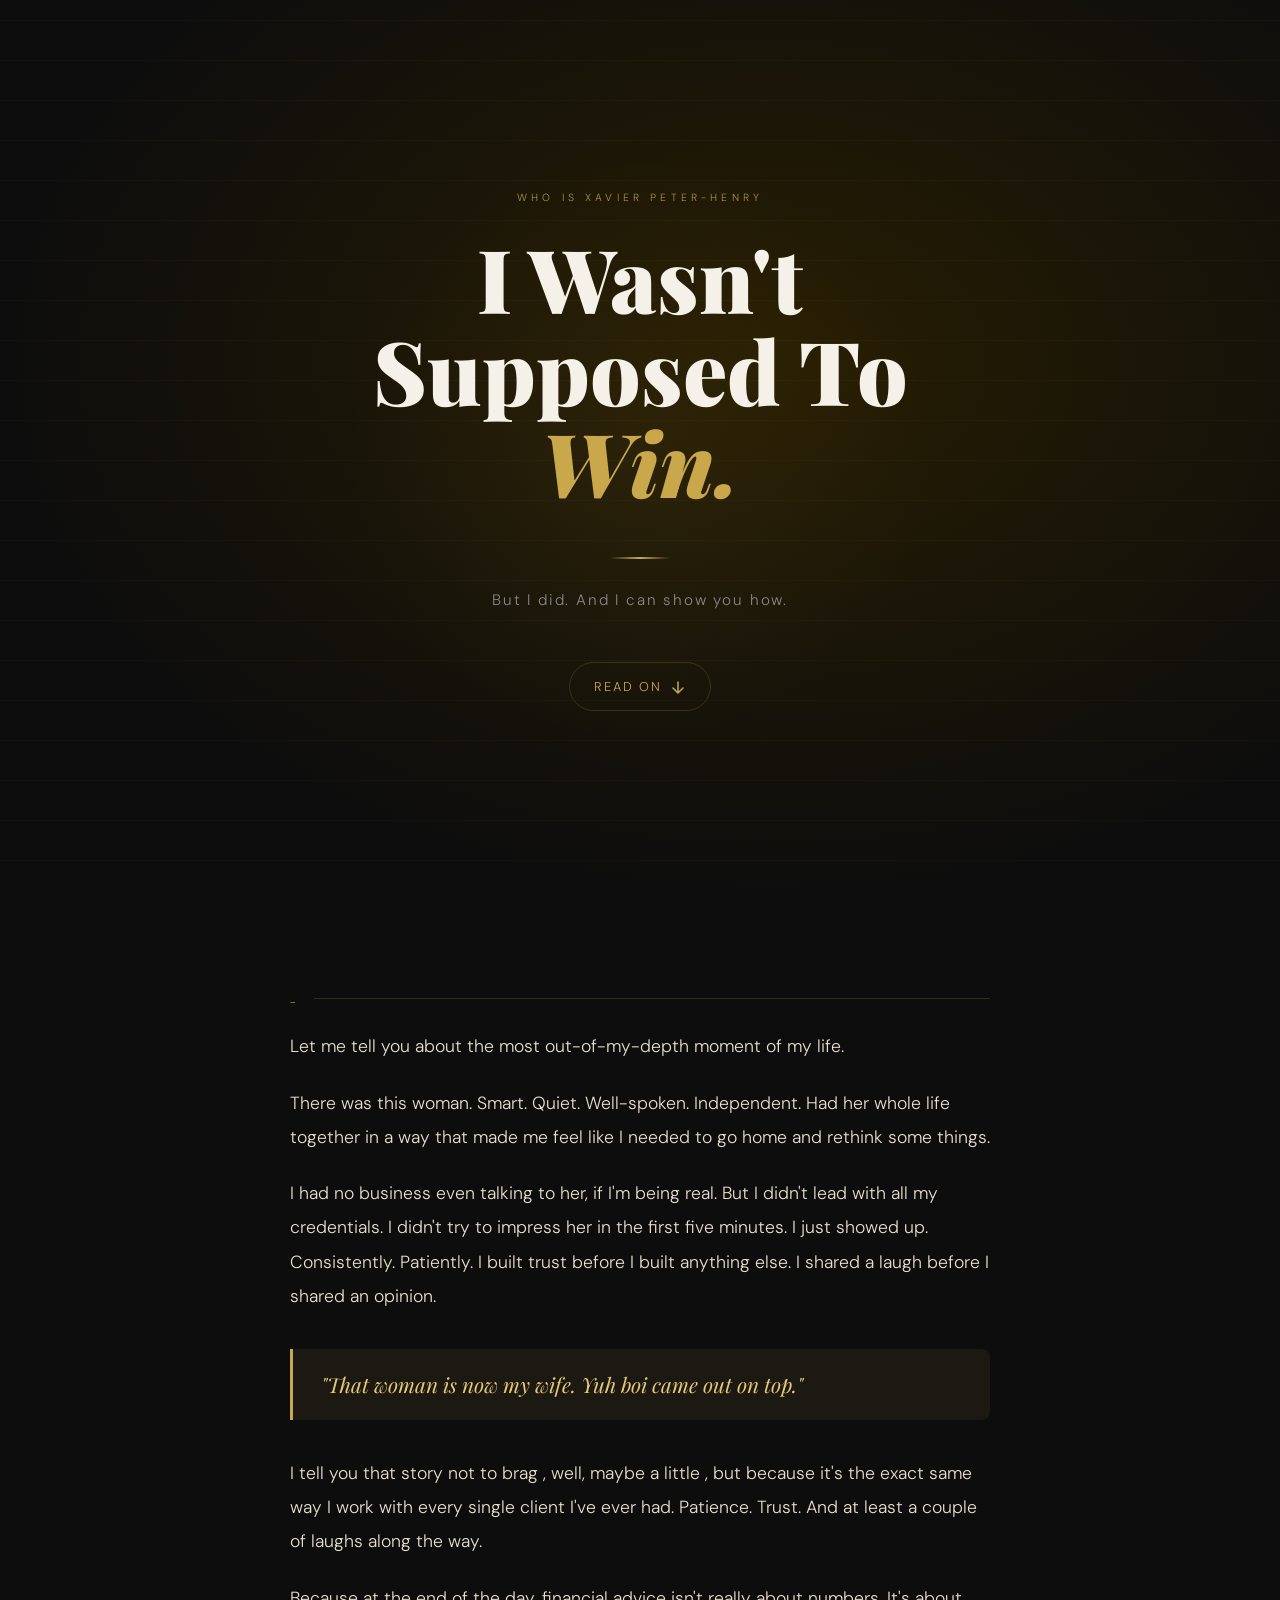
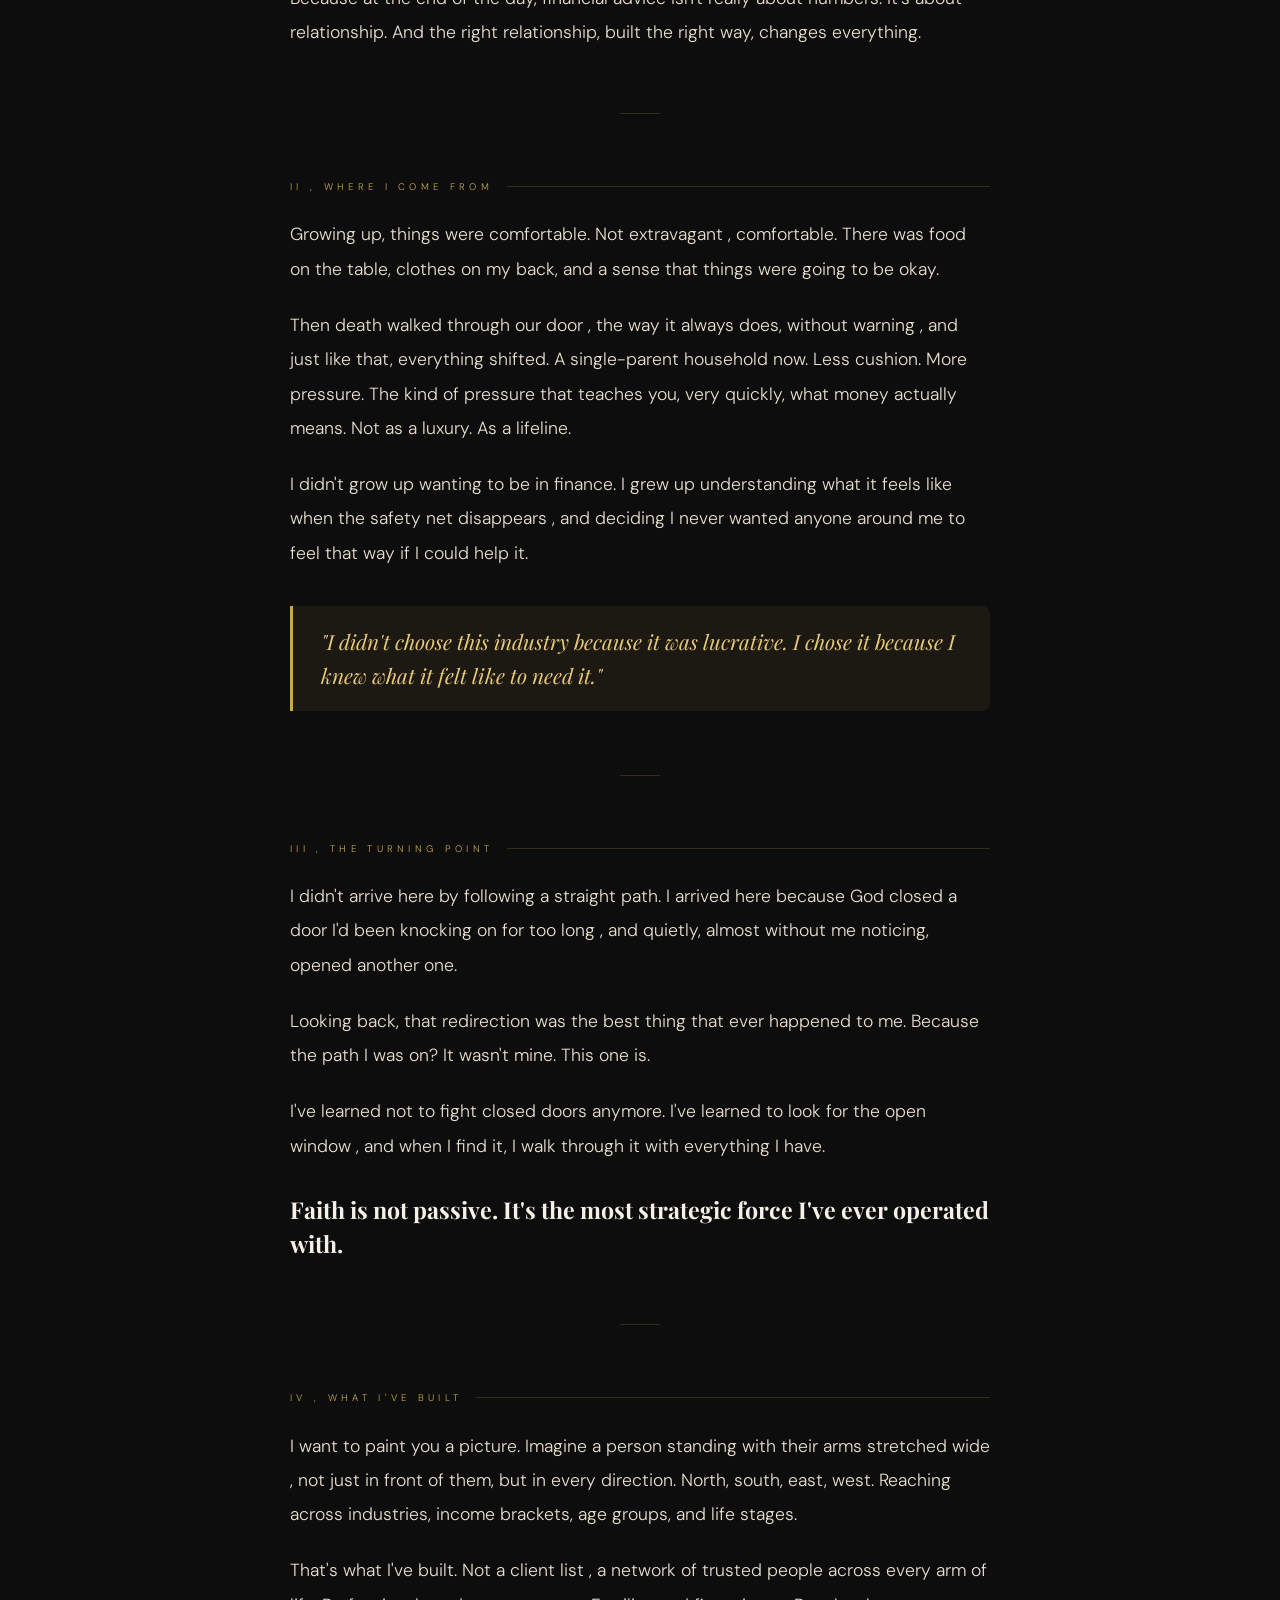
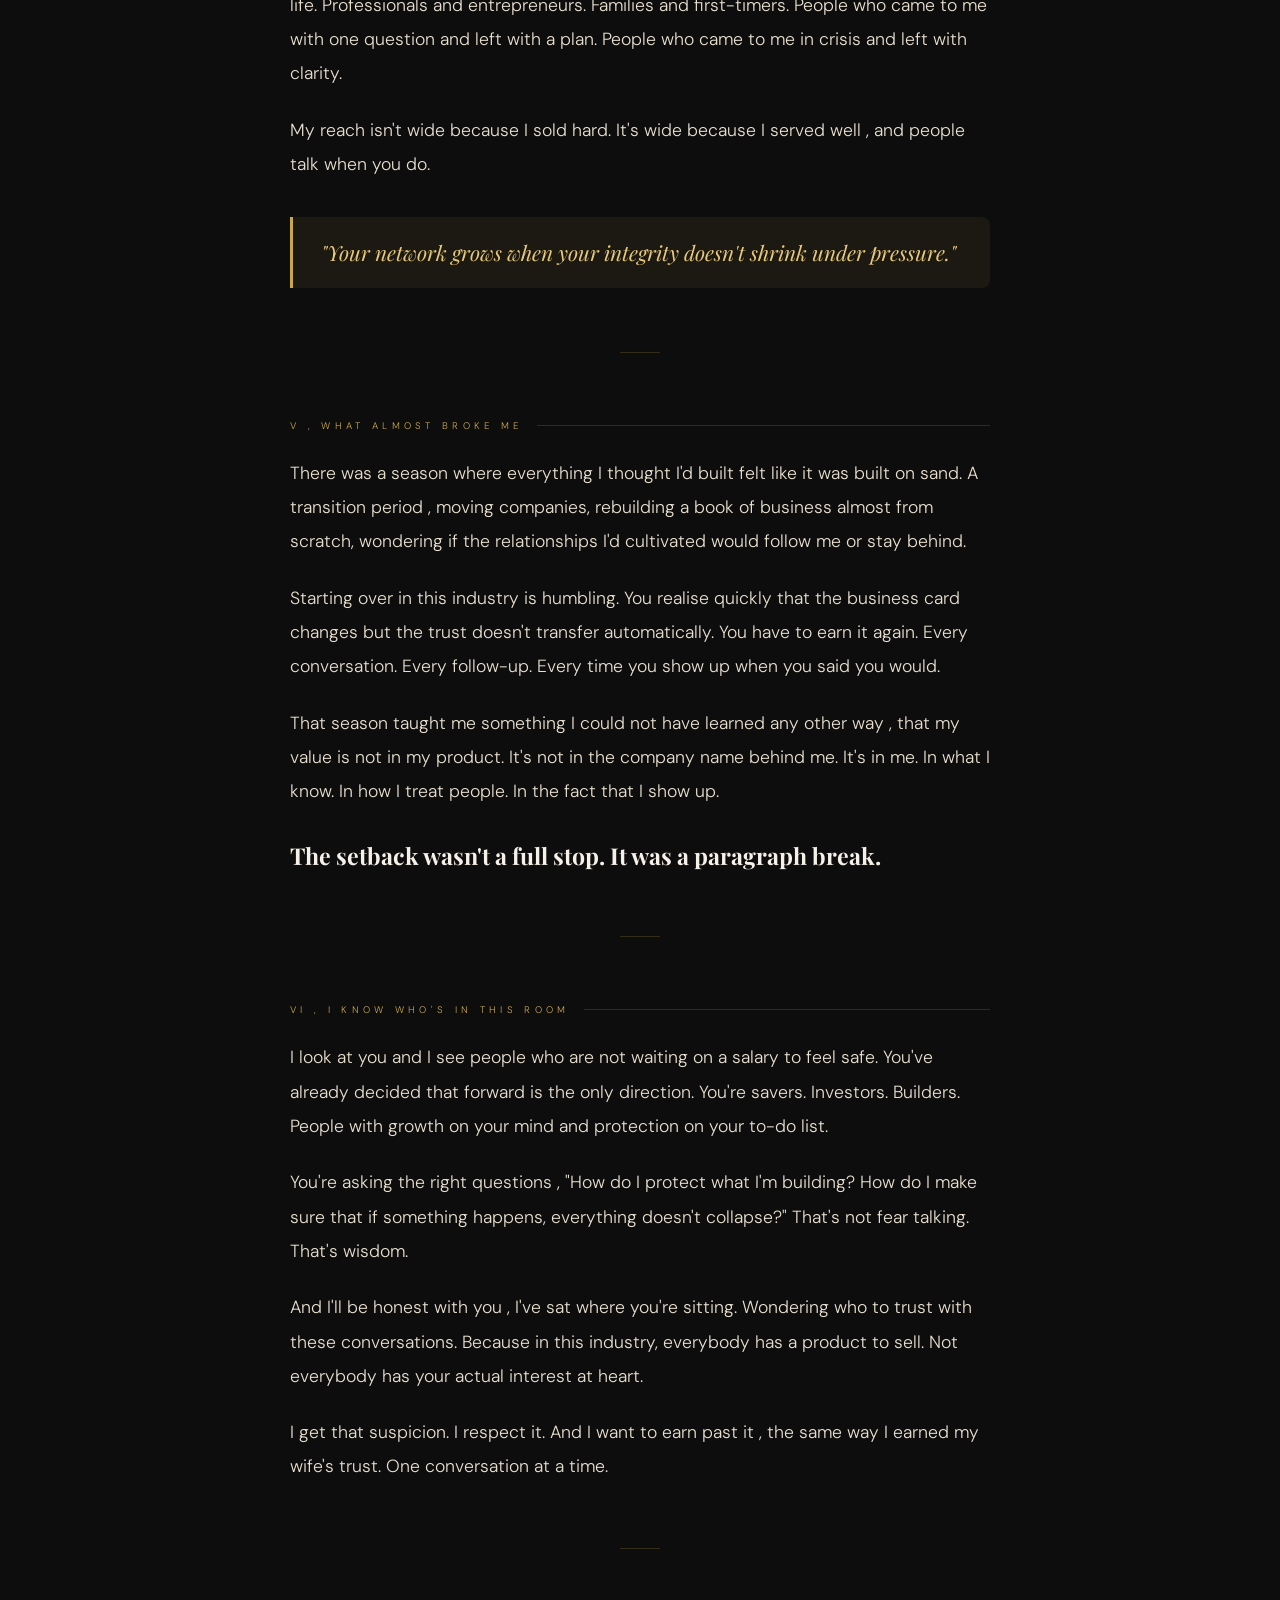
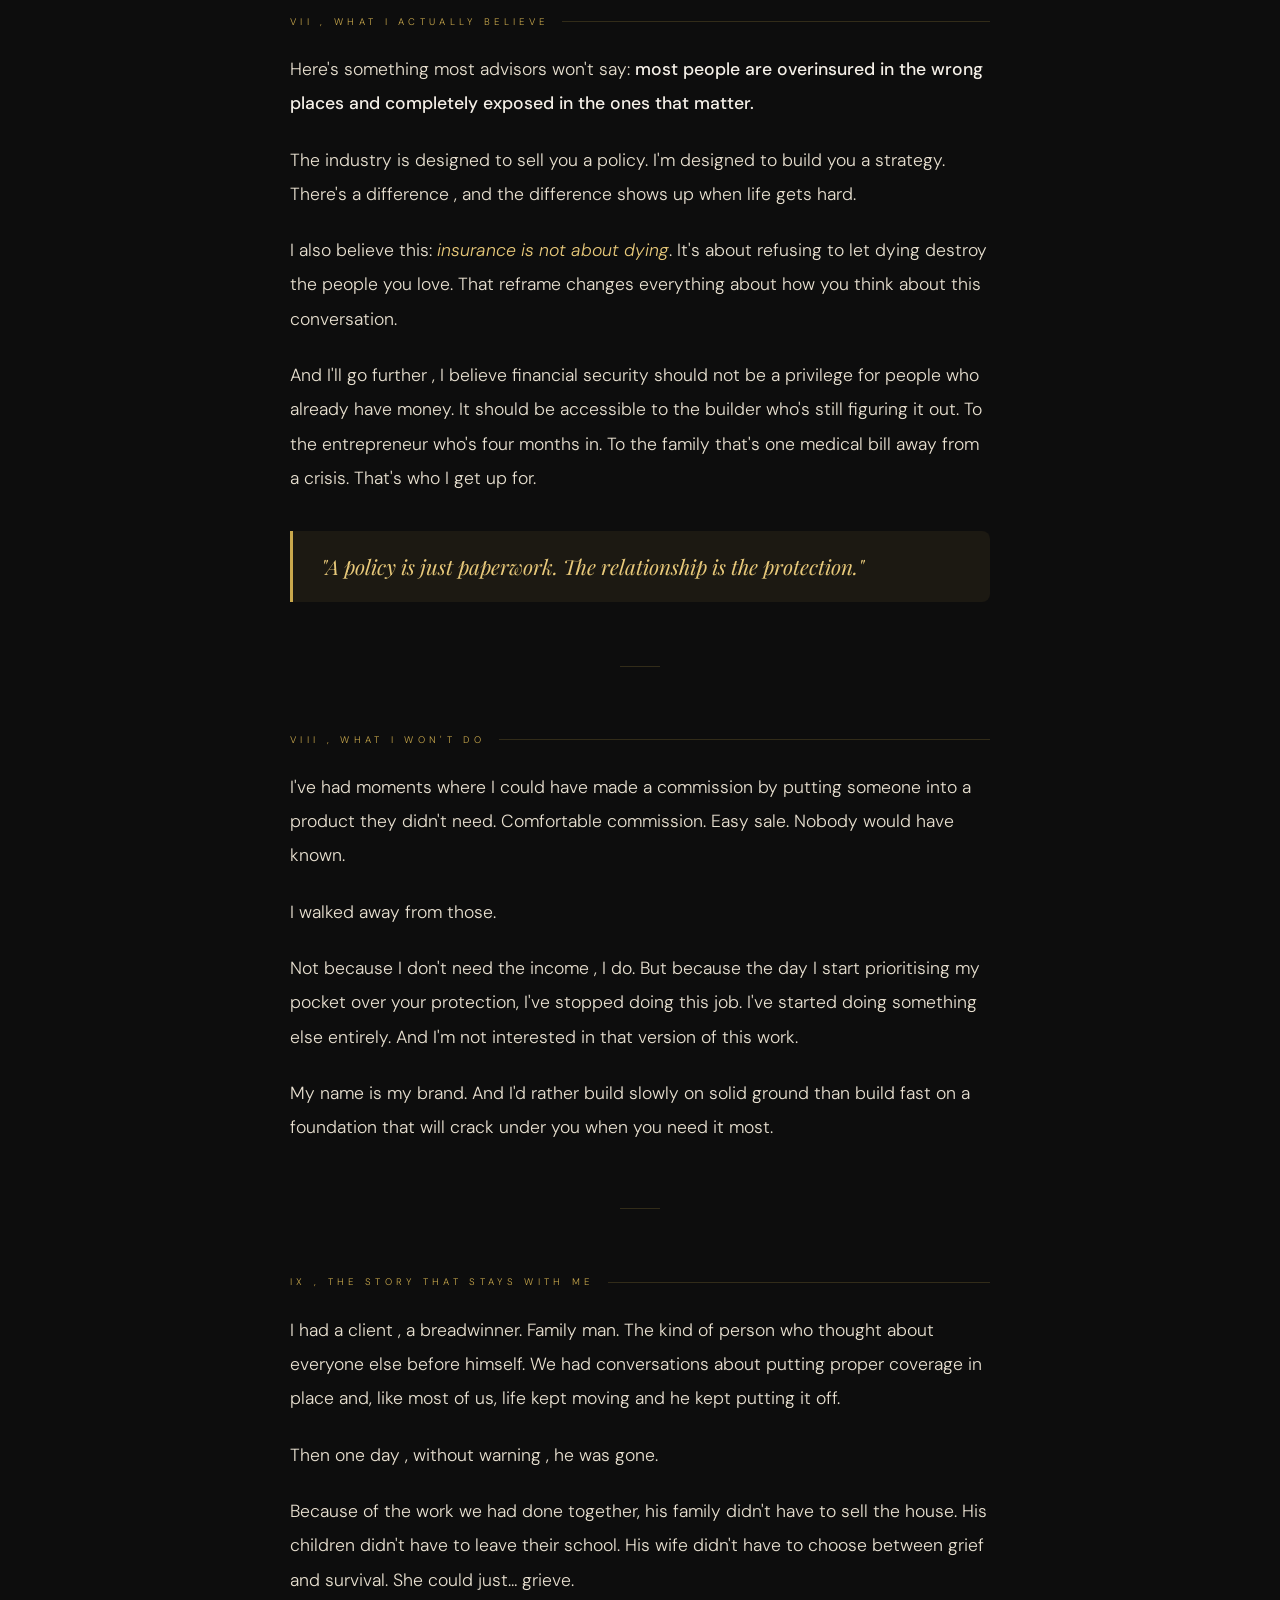
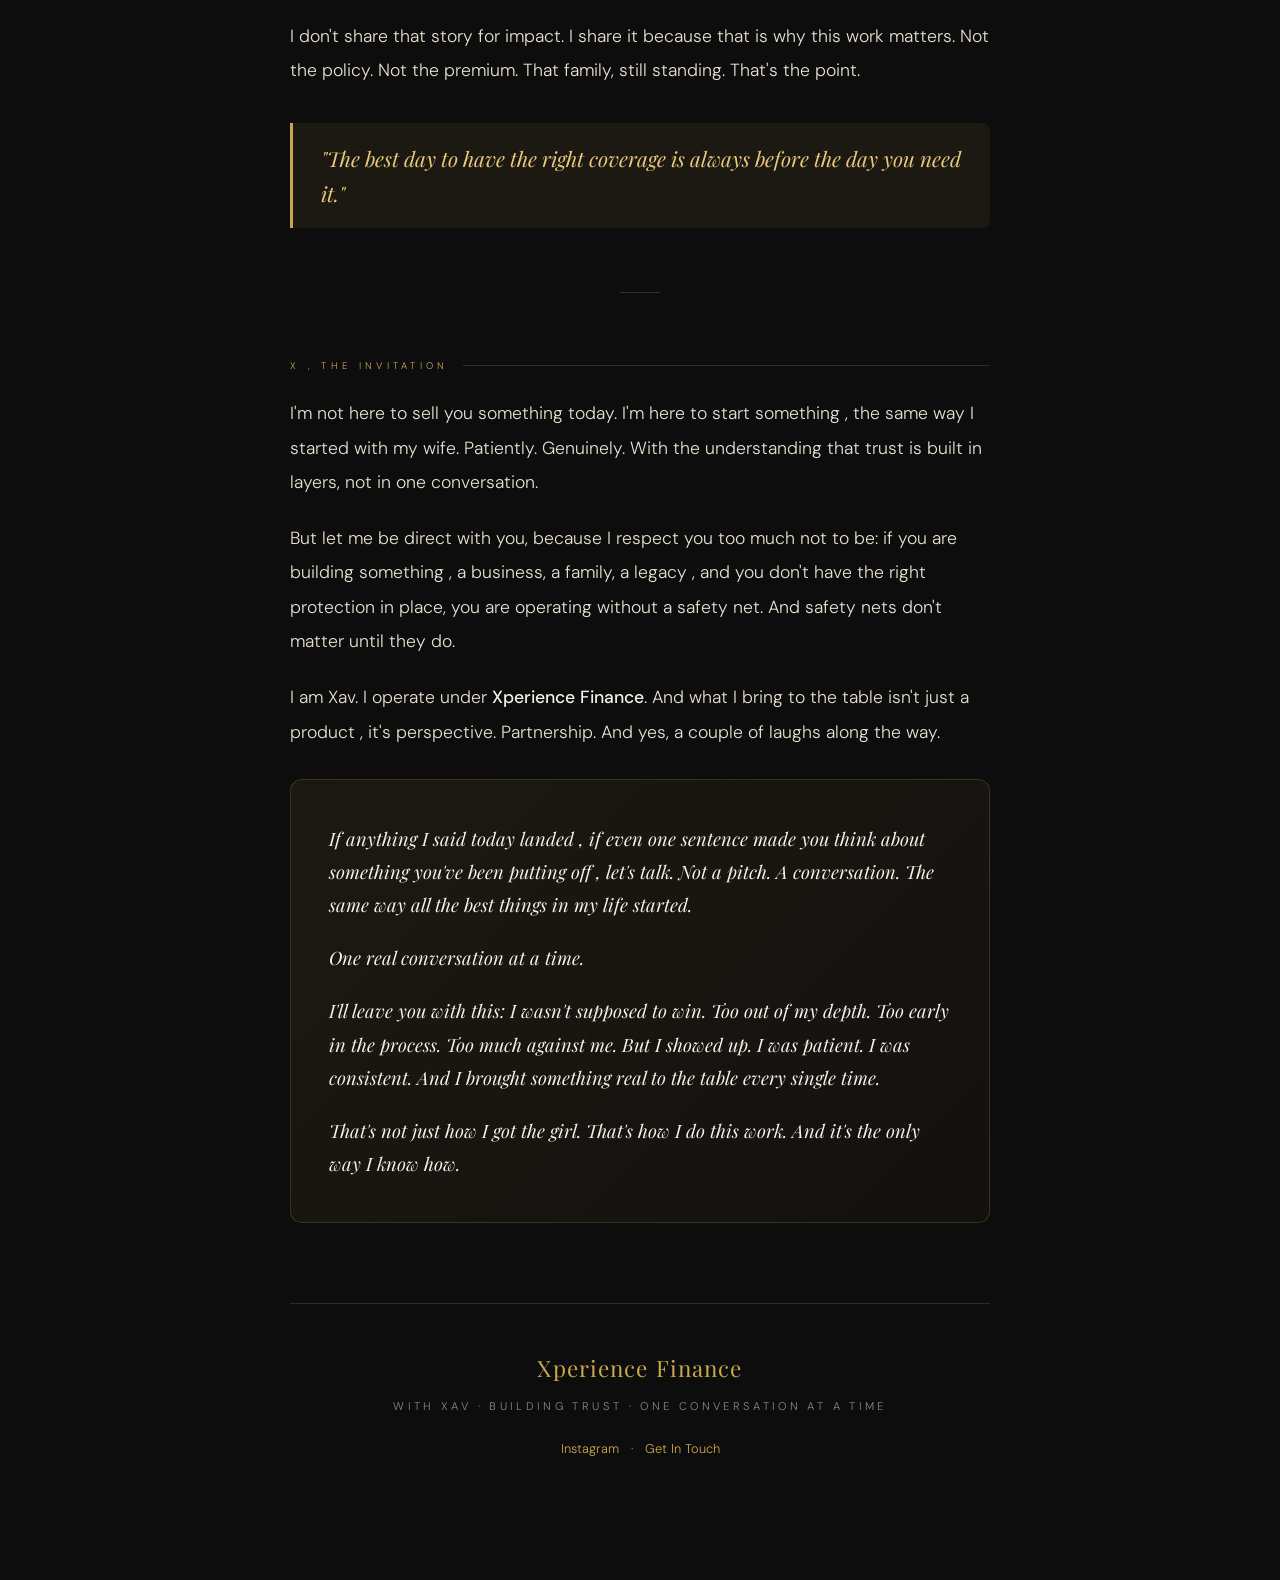
==== commit c50f06bc: "Update cover tag text in index.html" ====
--- a/index.html
+++ b/index.html
@@ -34,7 +34,7 @@
 <!-- COVER -->
 <section class="cover" aria-label="Introduction">
   <div class="cover-inner">
-    <p class="cover-tag">Xperience Finance · Credibility Speech</p>
+    <p class="cover-tag">Who is Xavier Peter-Henry</p>
     <h1>I Wasn't<br>Supposed To<br><em>Win.</em></h1>
     <div class="gold-line"></div>
     <p class="cover-sub">But I did. And I can show you how.</p>
